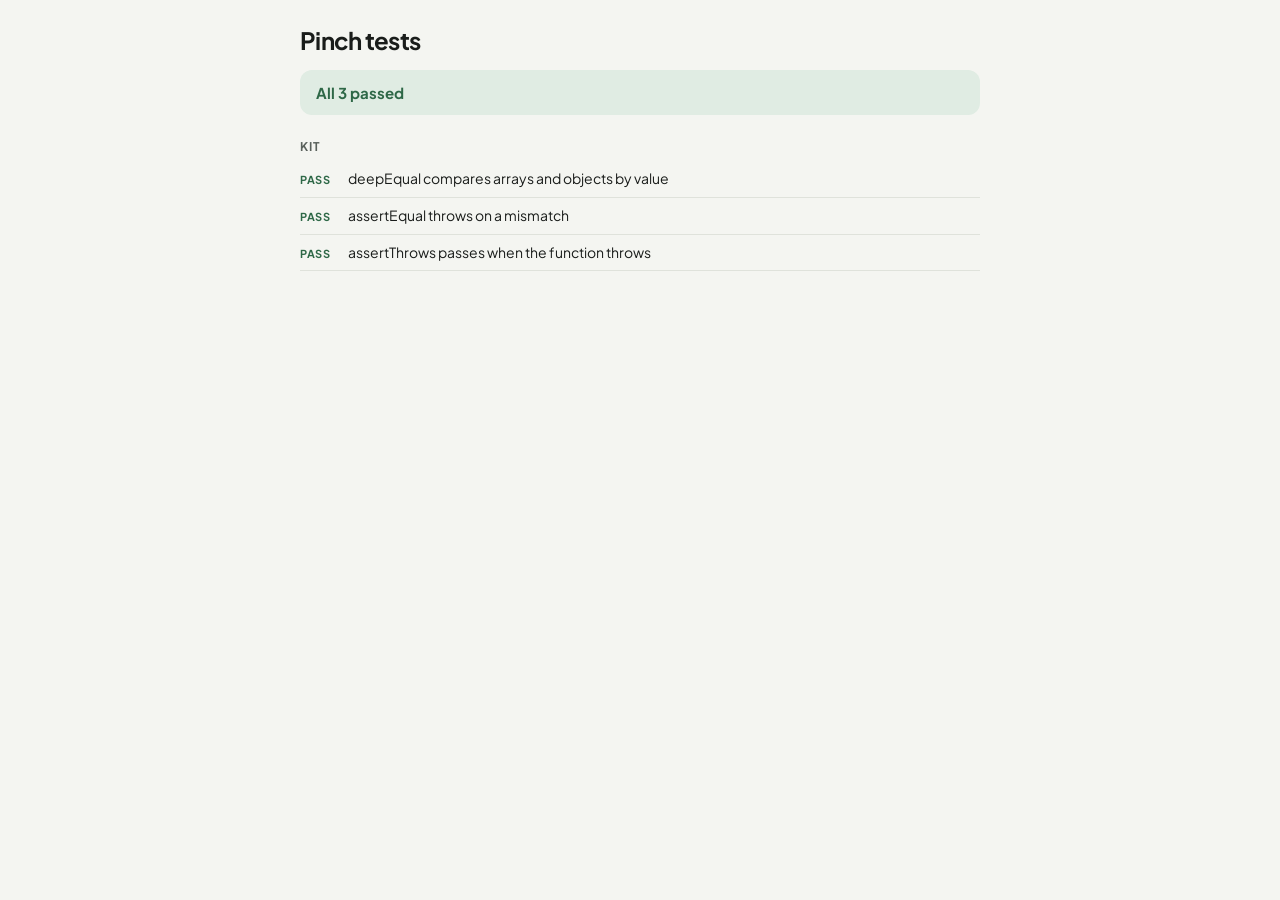
==== tests.html @ ec3fce8f "Add the browser test kit: tests.html, tests/kit.js and #summary counts Co-Authored-By: Claude Opus 5" ====
<!doctype html>
<html lang="en">
<head>
<meta charset="utf-8">
<meta name="viewport" content="width=device-width, initial-scale=1">
<title>Pinch tests</title>
<script src="js/theme-param.js"></script>
<link rel="stylesheet" href="css/tokens.css">
<link rel="stylesheet" href="css/base.css">
<style>
  body { padding: 24px 20px 48px; max-width: 720px; margin: 0 auto; height: auto; }
  h1 { margin: 0 0 12px; font-weight: var(--display-weight); letter-spacing: var(--display-tracking); font-size: var(--fs-sheet-title); }
  #summary { padding: 12px 16px; border-radius: var(--r-input); background: var(--sunk); font-weight: 700; }
  #summary.good { background: var(--soft); color: var(--accent); }
  #summary.bad { background: #F9E3E1; color: #8A1F17; }
  :root[data-theme="dark"] #summary.bad { background: #3A1C1A; color: #F2B8B2; }
  @media (prefers-color-scheme: dark) { :root:not([data-theme="light"]) #summary.bad { background: #3A1C1A; color: #F2B8B2; } }
  h2 { margin: 24px 0 6px; font-size: var(--fs-label); text-transform: uppercase; letter-spacing: .08em; color: var(--muted); }
  ul { list-style: none; margin: 0; padding: 0; }
  li { padding: 8px 0; border-bottom: 1px solid var(--line); font-size: 14px; }
  .mark { display: inline-block; width: 48px; font-size: 11px; font-weight: 700; letter-spacing: .06em; }
  .pass .mark { color: var(--accent); }
  .fail .mark { color: #C0392B; }
  .todo .mark { color: var(--muted); }
  pre { margin: 6px 0 0 48px; white-space: pre-wrap; font-size: 12px; color: var(--muted); }
</style>
</head>
<body>
<h1>Pinch tests</h1>
<div id="summary">Loading. If this stays, a test file failed to load: check the console.</div>
<div id="results"></div>

<script type="module">
  import { run } from './tests/kit.js';

  // Register test files here. Imports run before run() below, so every
  // test is registered by the time it starts.
  import './tests/kit.test.js';

  run();
</script>
</body>
</html>
---- css/tokens.css ----
/* Pinch — design tokens
   Palette: Sage · Typeface: Plus Jakarta Sans (self-hosted, see /fonts)
   Light is the default. Dark applies via the OS setting unless the user
   picks a theme in Settings (set data-theme="light" | "dark" on <html>). */

@font-face {
  font-family: 'Plus Jakarta Sans';
  src: url('../fonts/plus-jakarta-sans-latin-wght-normal.woff2') format('woff2');
  font-weight: 200 800;
  font-style: normal;
  font-display: swap;
}
@font-face {
  font-family: 'Plus Jakarta Sans';
  src: url('../fonts/plus-jakarta-sans-latin-wght-italic.woff2') format('woff2');
  font-weight: 200 800;
  font-style: italic;
  font-display: swap;
}

:root {
  /* Colour — light */
  --bg: #F4F5F1;            /* app background */
  --bg-rgb: 244 245 241;    /* used to build the page edge fades */
  --surface: #FFFFFF;       /* cards, sheets */
  --surface-rgb: 255 255 255; /* used to build the photo fade */
  --sunk: #EBEDE7;          /* segmented controls, scaler card, flag panels */
  --ink: #191C1A;           /* primary text */
  --muted: #5A615C;         /* secondary text, tagged ingredients */
  --line: #DFE2DB;          /* borders, dividers */
  --accent: #2E6847;        /* sage — primary buttons, active chips */
  --on-accent: #FFFFFF;
  --soft: #E0ECE3;          /* accent tint — active chip bg, step numbers */
  --photo-placeholder: #5E7565;
  --scrim: rgba(18, 22, 19, 0.40);

  /* Brand (icon + splash) */
  --brand-green: #2E6847;
  --brand-salt: #FFFFFF;
  --brand-pepper: #8AC6A2;

  /* Type */
  --font: 'Plus Jakarta Sans', system-ui, -apple-system, 'Segoe UI', sans-serif;
  --display-weight: 700;
  --display-tracking: -0.03em;
  --fs-wordmark: 30px;   /* app header */
  --fs-sheet-title: 24px;
  --fs-card-title: 16px;
  --fs-body: 15px;
  --fs-step: 14px;
  --fs-tag: 12.5px;      /* tagged ingredients under method steps — italic */
  --fs-meta: 12px;
  --fs-label: 12px;

  /* Shape */
  --r-card: 18px;
  --r-sheet: 28px;
  --r-control: 14px;     /* segmented container */
  --r-control-inner: 10px;
  --r-input: 12px;
  --r-pill: 999px;
  --tap: 44px;           /* minimum touch target */

  /* Elevation */
  --shadow-sheet: 0 24px 64px rgba(0, 0, 0, 0.30);
  --shadow-fab: 0 10px 24px rgba(0, 0, 0, 0.22);
  --shadow-seg: 0 1px 2px rgba(0, 0, 0, 0.10);

  /* Photo fades — eased, so the fade starts low and finishes just behind the text */
  --fade-card: linear-gradient(to bottom,
      rgb(var(--surface-rgb) / 0) 14%,
      rgb(var(--surface-rgb) / 0.14) 24%,
      rgb(var(--surface-rgb) / 0.42) 34%,
      rgb(var(--surface-rgb) / 0.78) 44%,
      var(--surface) 52%);
  --fade-sheet: linear-gradient(to bottom,
      rgb(var(--surface-rgb) / 0) 20%,
      rgb(var(--surface-rgb) / 0.14) 32%,
      rgb(var(--surface-rgb) / 0.42) 44%,
      rgb(var(--surface-rgb) / 0.78) 54%,
      var(--surface) 62%);

  color-scheme: light;
}

@media (prefers-color-scheme: dark) {
  :root:not([data-theme="light"]) {
    --bg: #101311;
    --bg-rgb: 16 19 17;
    --surface: #191D1A;
    --surface-rgb: 25 29 26;
    --sunk: #222723;
    --ink: #ECEEEA;
    --muted: #A1A9A3;
    --line: #2C322E;
    --accent: #8AC6A2;
    --on-accent: #0C1A11;
    --soft: #1D2F25;
    --photo-placeholder: #3A4B3F;
    --scrim: rgba(0, 0, 0, 0.62);
    --brand-green: #101311;
    --brand-salt: #ECEEEA;
    color-scheme: dark;
  }
}
:root[data-theme="dark"] {
  --bg: #101311;
  --bg-rgb: 16 19 17;
  --surface: #191D1A;
  --surface-rgb: 25 29 26;
  --sunk: #222723;
  --ink: #ECEEEA;
  --muted: #A1A9A3;
  --line: #2C322E;
  --accent: #8AC6A2;
  --on-accent: #0C1A11;
  --soft: #1D2F25;
  --photo-placeholder: #3A4B3F;
  --scrim: rgba(0, 0, 0, 0.62);
  --brand-green: #101311;
  --brand-salt: #ECEEEA;
  color-scheme: dark;
}
---- css/base.css ----
/* Pinch — base styles. Every value comes from tokens.css; nothing here is
   specific to one screen. Screen styles live in their own files (home.css). */

*, *::before, *::after { box-sizing: border-box; }

html, body { height: 100%; }

body {
  margin: 0;
  background: var(--bg);
  color: var(--ink);
  font-family: var(--font);
  font-size: var(--fs-body);
  line-height: 1.4;
  -webkit-font-smoothing: antialiased;
  -webkit-tap-highlight-color: transparent;
}

button, input, select, textarea { font: inherit; color: inherit; }
button { cursor: pointer; }
img { display: block; max-width: 100%; }

:focus-visible { outline: 2px solid var(--accent); outline-offset: 2px; }

/* Icons from the sprite: <svg class="i"><use href="icons/sprite.svg#i-x"/></svg> */
svg.i {
  width: 20px;
  height: 20px;
  fill: none;
  stroke: currentColor;
  stroke-width: 1.8;
  stroke-linecap: round;
  stroke-linejoin: round;
  flex-shrink: 0;
}

/* Round icon button, always at least the 44px touch target. Needs an aria-label. */
.icon-btn {
  width: var(--tap);
  height: var(--tap);
  padding: 0;
  border: none;
  border-radius: 50%;
  background: transparent;
  color: var(--ink);
  display: grid;
  place-items: center;
}

/* Hidden on screen, still read by screen readers. */
.visually-hidden {
  position: absolute;
  width: 1px;
  height: 1px;
  margin: -1px;
  padding: 0;
  overflow: hidden;
  clip: rect(0 0 0 0);
  white-space: nowrap;
  border: 0;
}
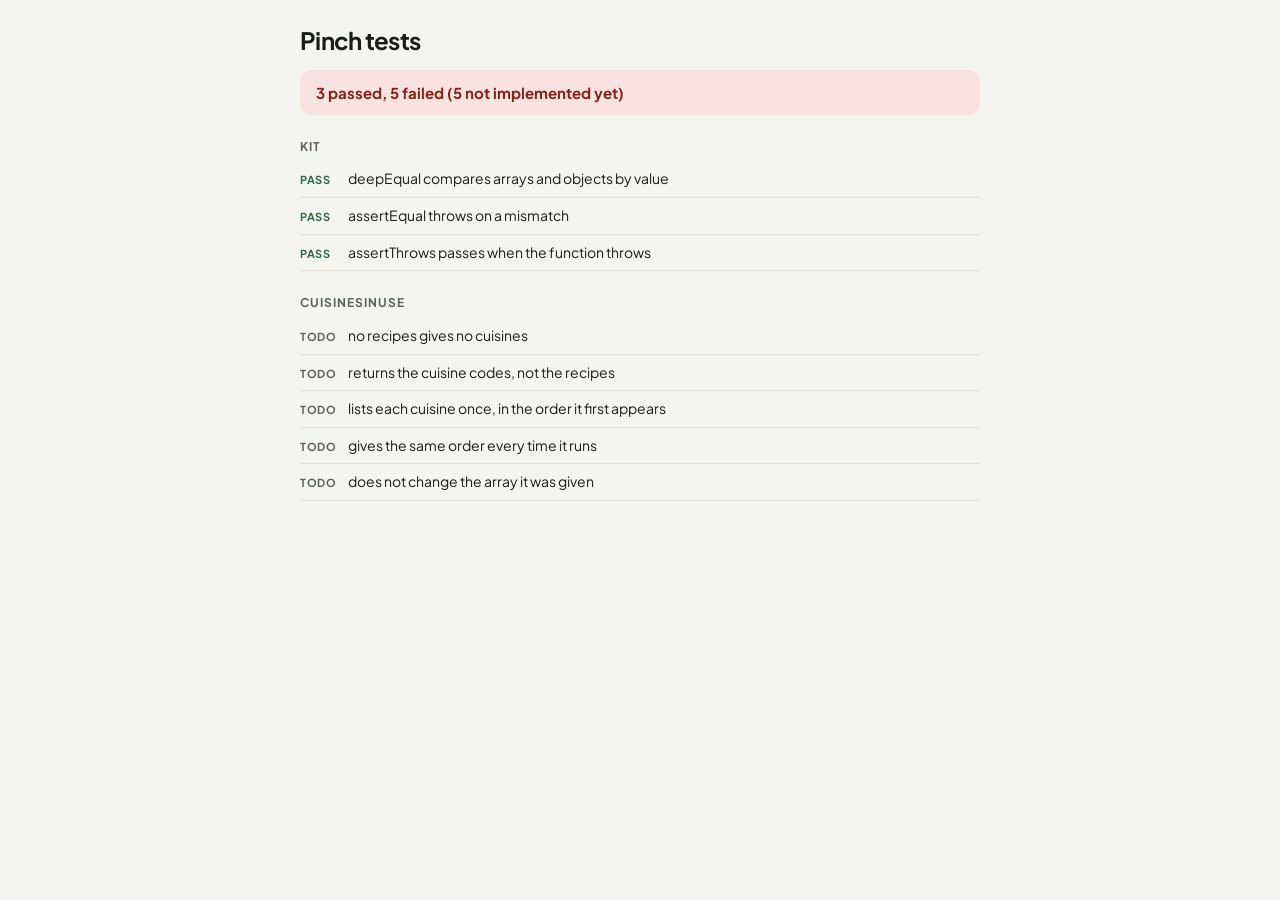
==== commit ce74e4a5: "Add failing tests and a stub for cuisinesInUse (Lesson 1, Task 4) Co-Authored-By: Claude Opus 5.5 <n" ====
--- a/tests.html
+++ b/tests.html
@@ -36,6 +36,7 @@
   // Register test files here. Imports run before run() below, so every
   // test is registered by the time it starts.
   import './tests/kit.test.js';
+  import './tests/recipes.test.js';
 
   run();
 </script>
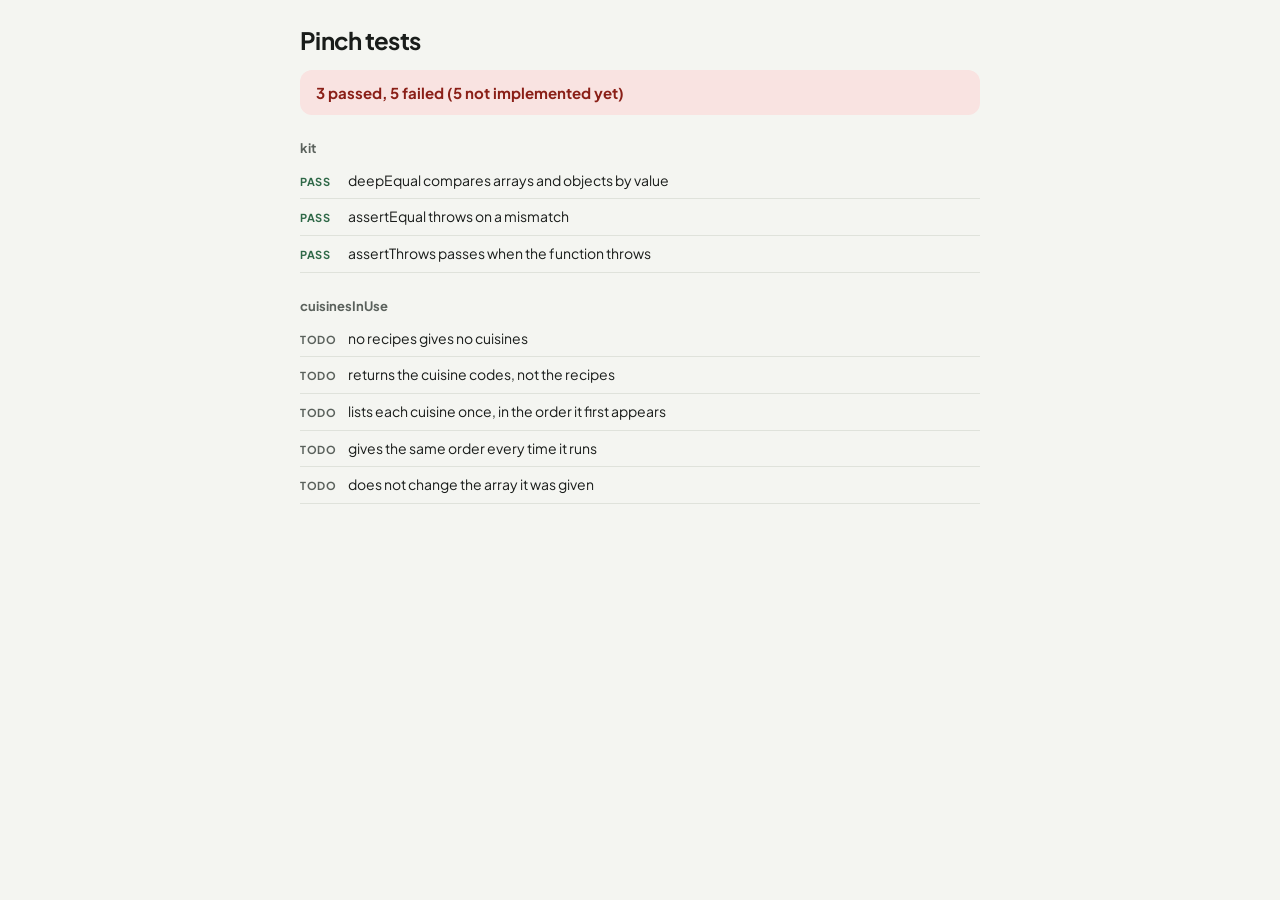
==== commit d0c892b3: "Drop the unused font preload; plain group headings on the test page Co-Authored-By: Claude Opus 5.5 " ====
--- a/tests.html
+++ b/tests.html
@@ -15,7 +15,7 @@
   #summary.bad { background: #F9E3E1; color: #8A1F17; }
   :root[data-theme="dark"] #summary.bad { background: #3A1C1A; color: #F2B8B2; }
   @media (prefers-color-scheme: dark) { :root:not([data-theme="light"]) #summary.bad { background: #3A1C1A; color: #F2B8B2; } }
-  h2 { margin: 24px 0 6px; font-size: var(--fs-label); text-transform: uppercase; letter-spacing: .08em; color: var(--muted); }
+  h2 { margin: 24px 0 6px; font-size: 13px; font-weight: 700; color: var(--muted); }
   ul { list-style: none; margin: 0; padding: 0; }
   li { padding: 8px 0; border-bottom: 1px solid var(--line); font-size: 14px; }
   .mark { display: inline-block; width: 48px; font-size: 11px; font-weight: 700; letter-spacing: .06em; }
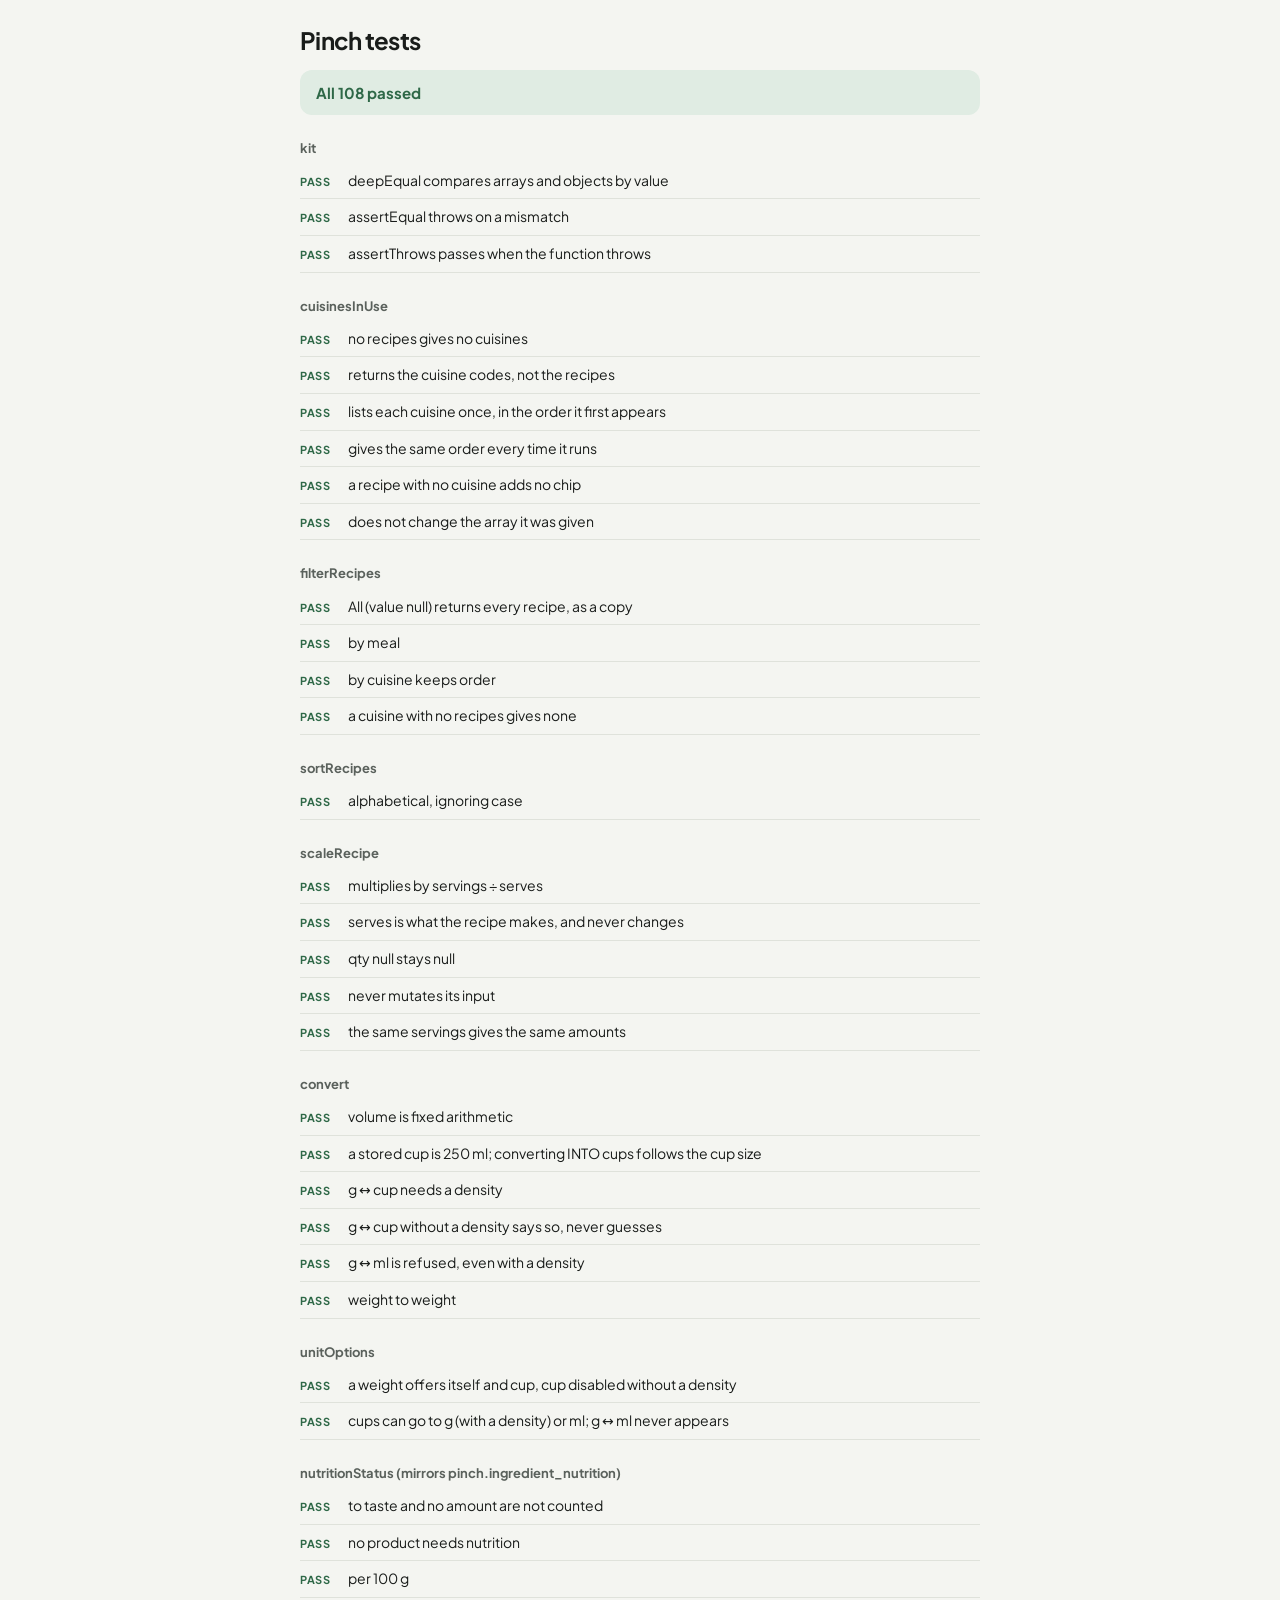
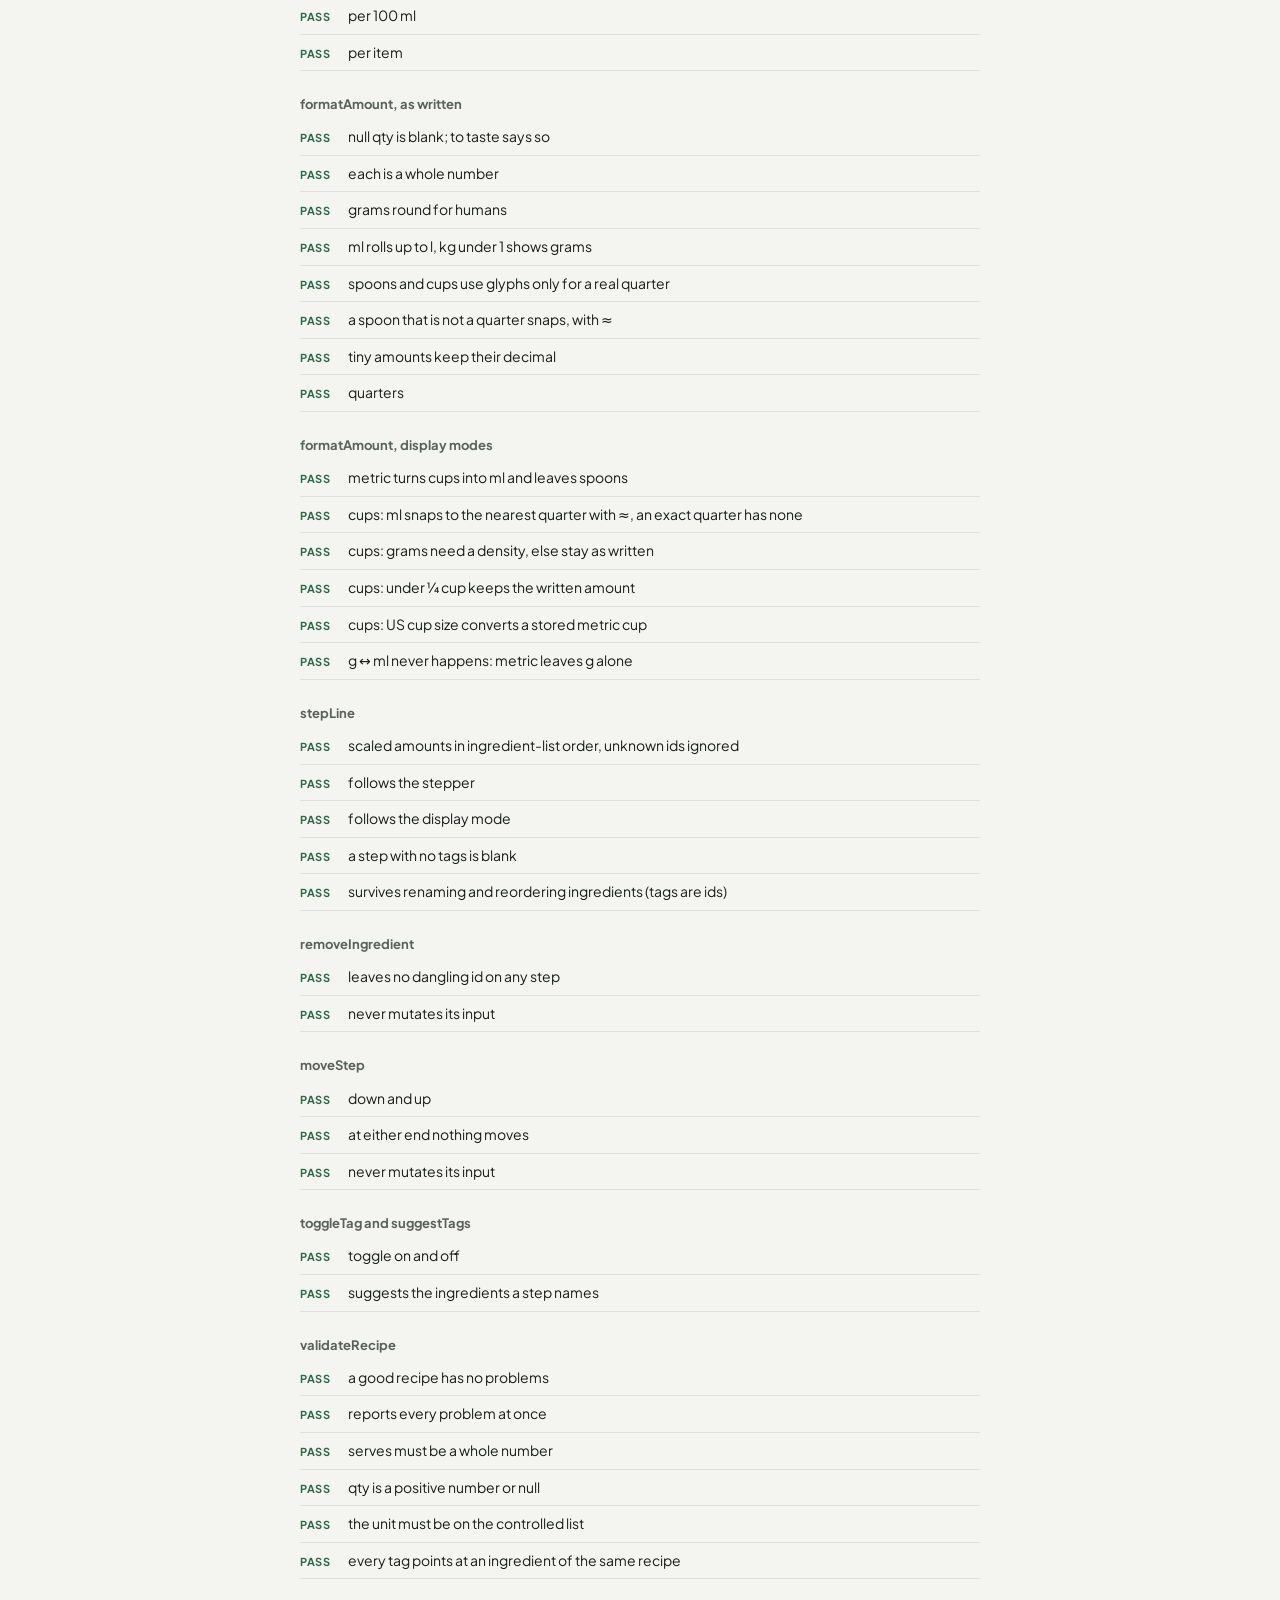
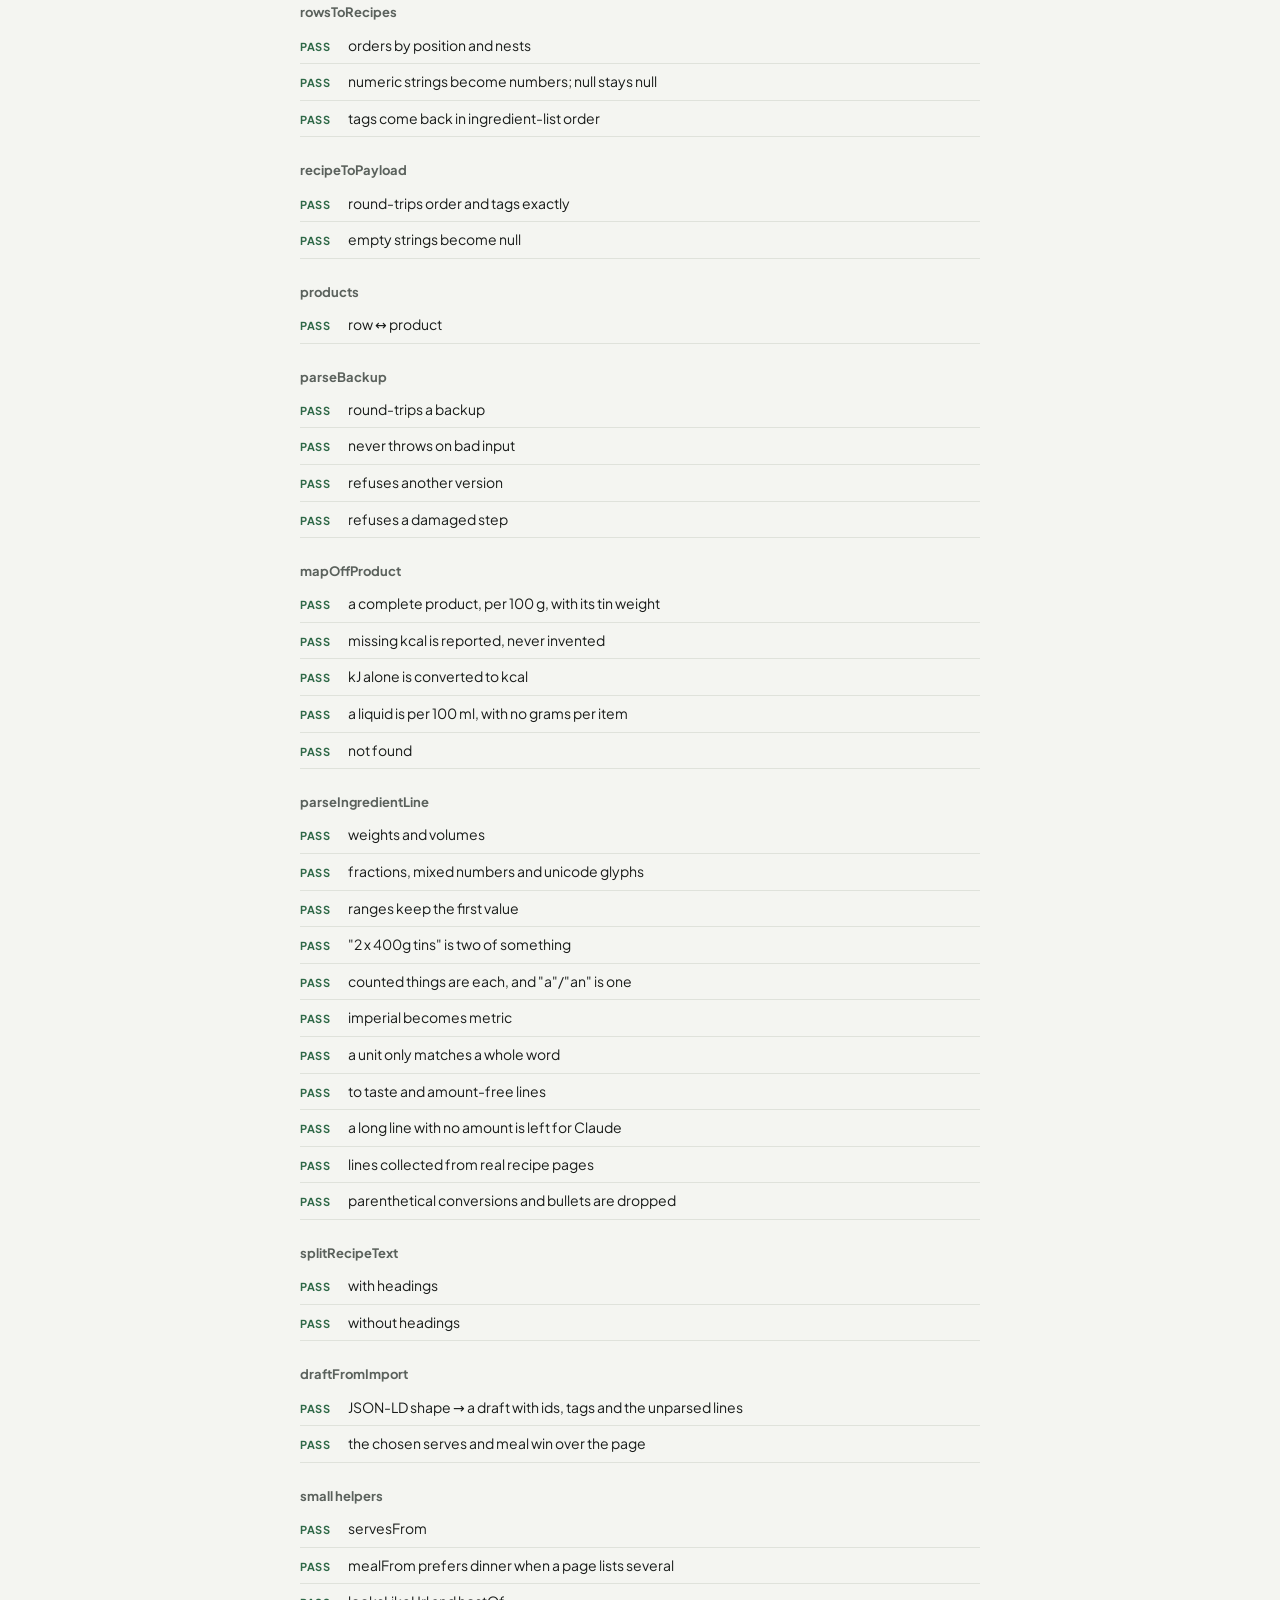
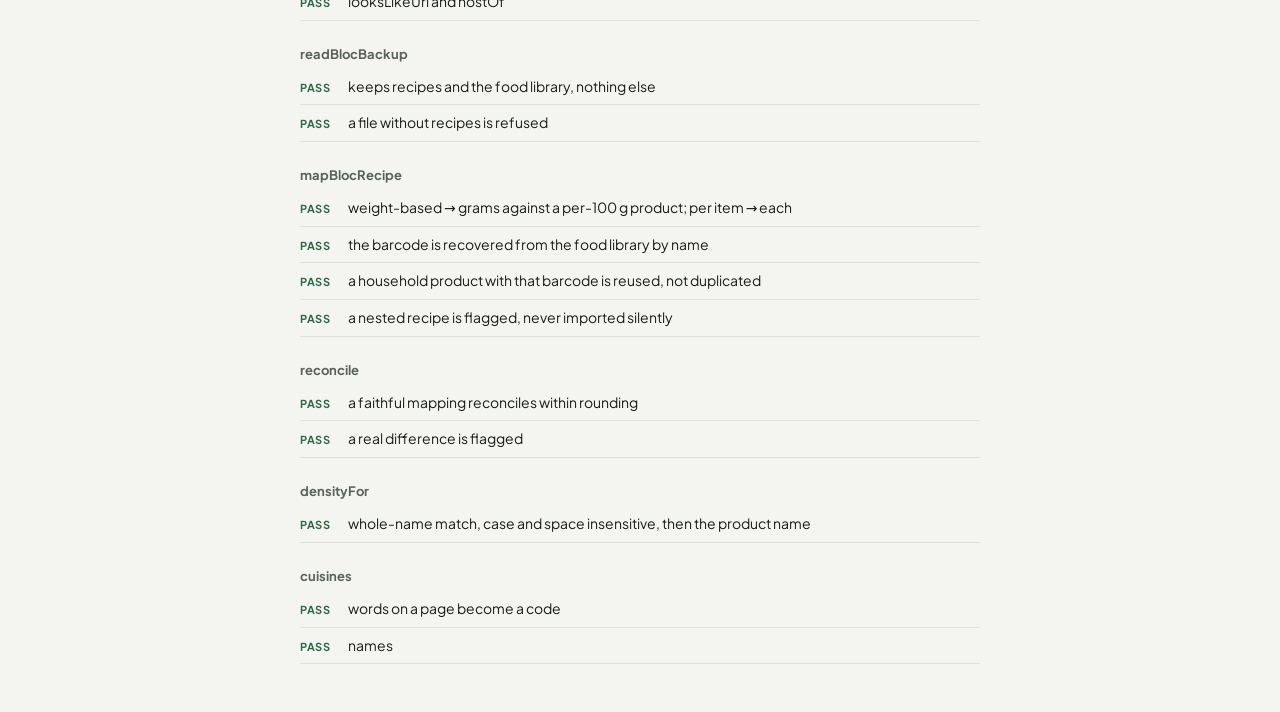
==== commit 6bdb8ea4: "Build Pinch: every screen, Supabase storage, scanner, import, BLOC import Home, the recipe sheet wit" ====
--- a/tests.html
+++ b/tests.html
@@ -37,6 +37,17 @@
   // test is registered by the time it starts.
   import './tests/kit.test.js';
   import './tests/recipes.test.js';
+  import './tests/scale.test.js';
+  import './tests/units.test.js';
+  import './tests/format.test.js';
+  import './tests/method.test.js';
+  import './tests/validate.test.js';
+  import './tests/rows.test.js';
+  import './tests/backup.test.js';
+  import './tests/off.test.js';
+  import './tests/parse.test.js';
+  import './tests/bloc-import.test.js';
+  import './tests/densities.test.js';
 
   run();
 </script>
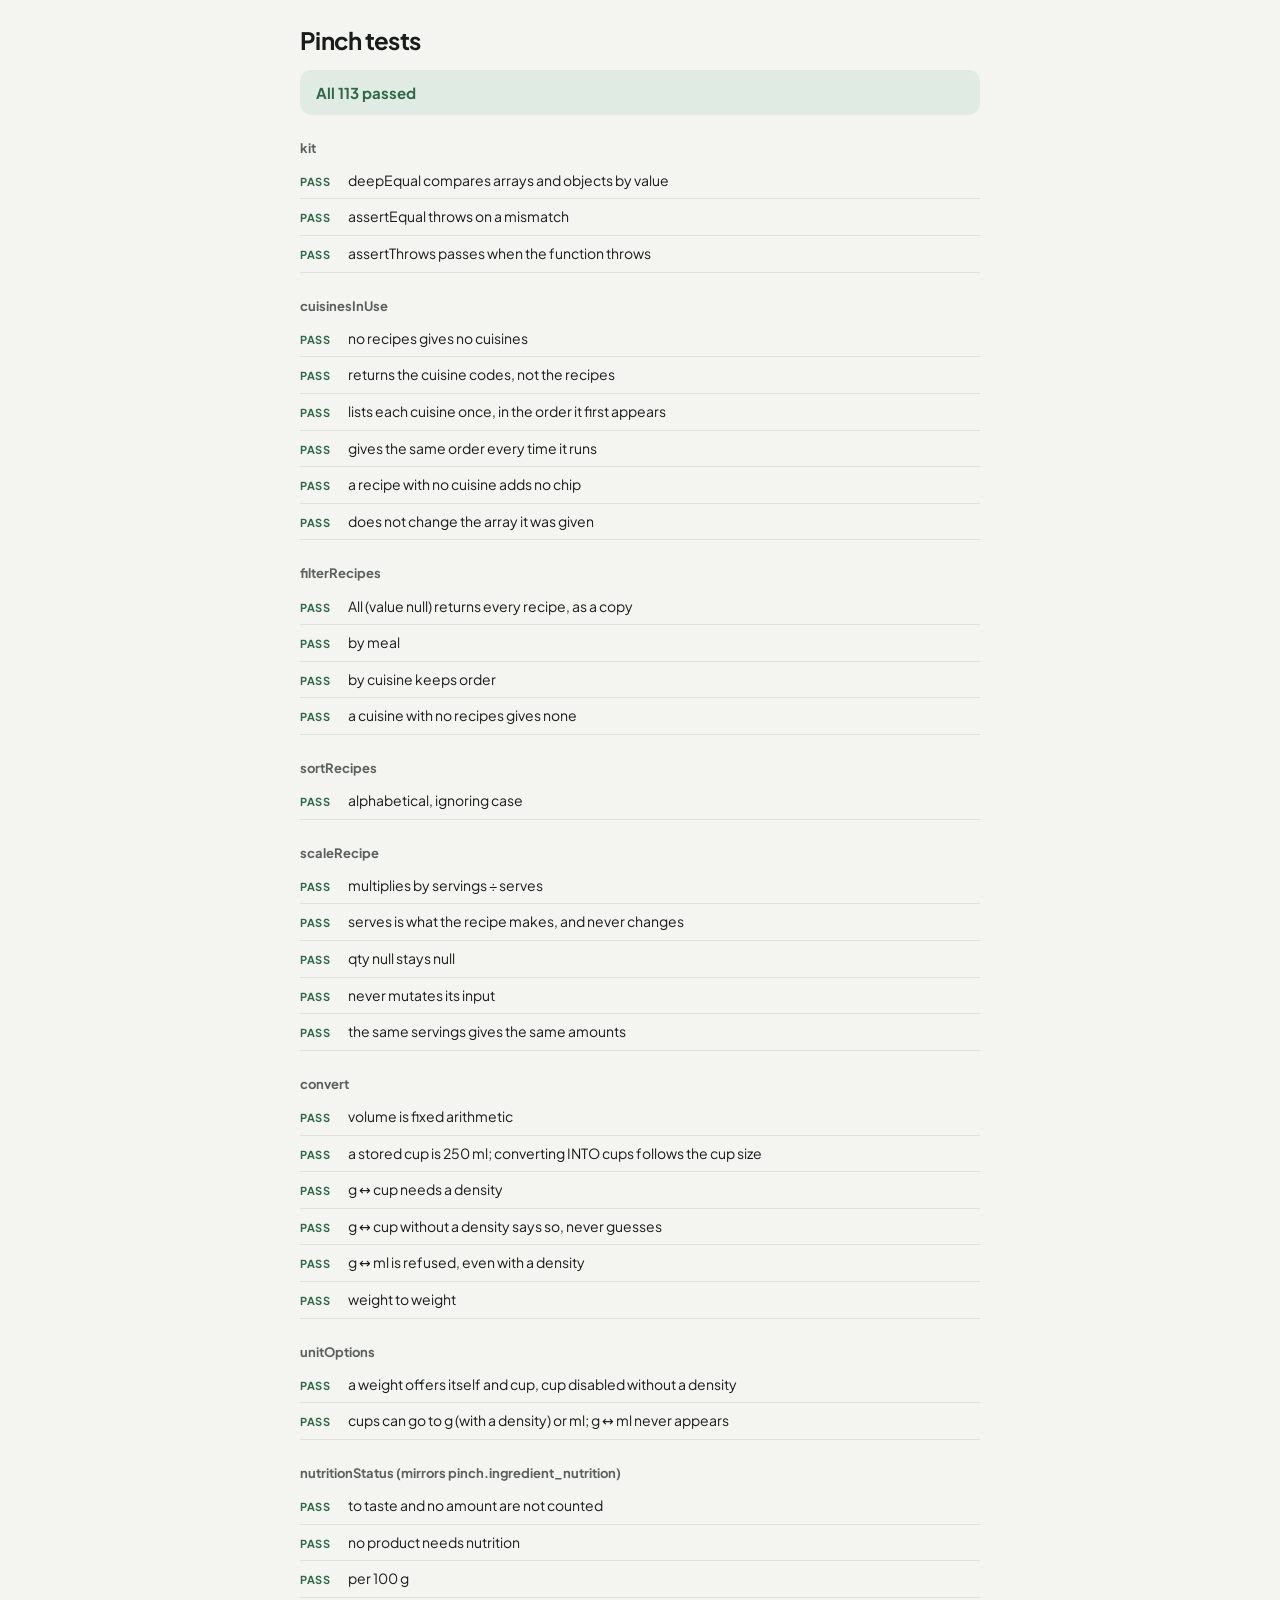
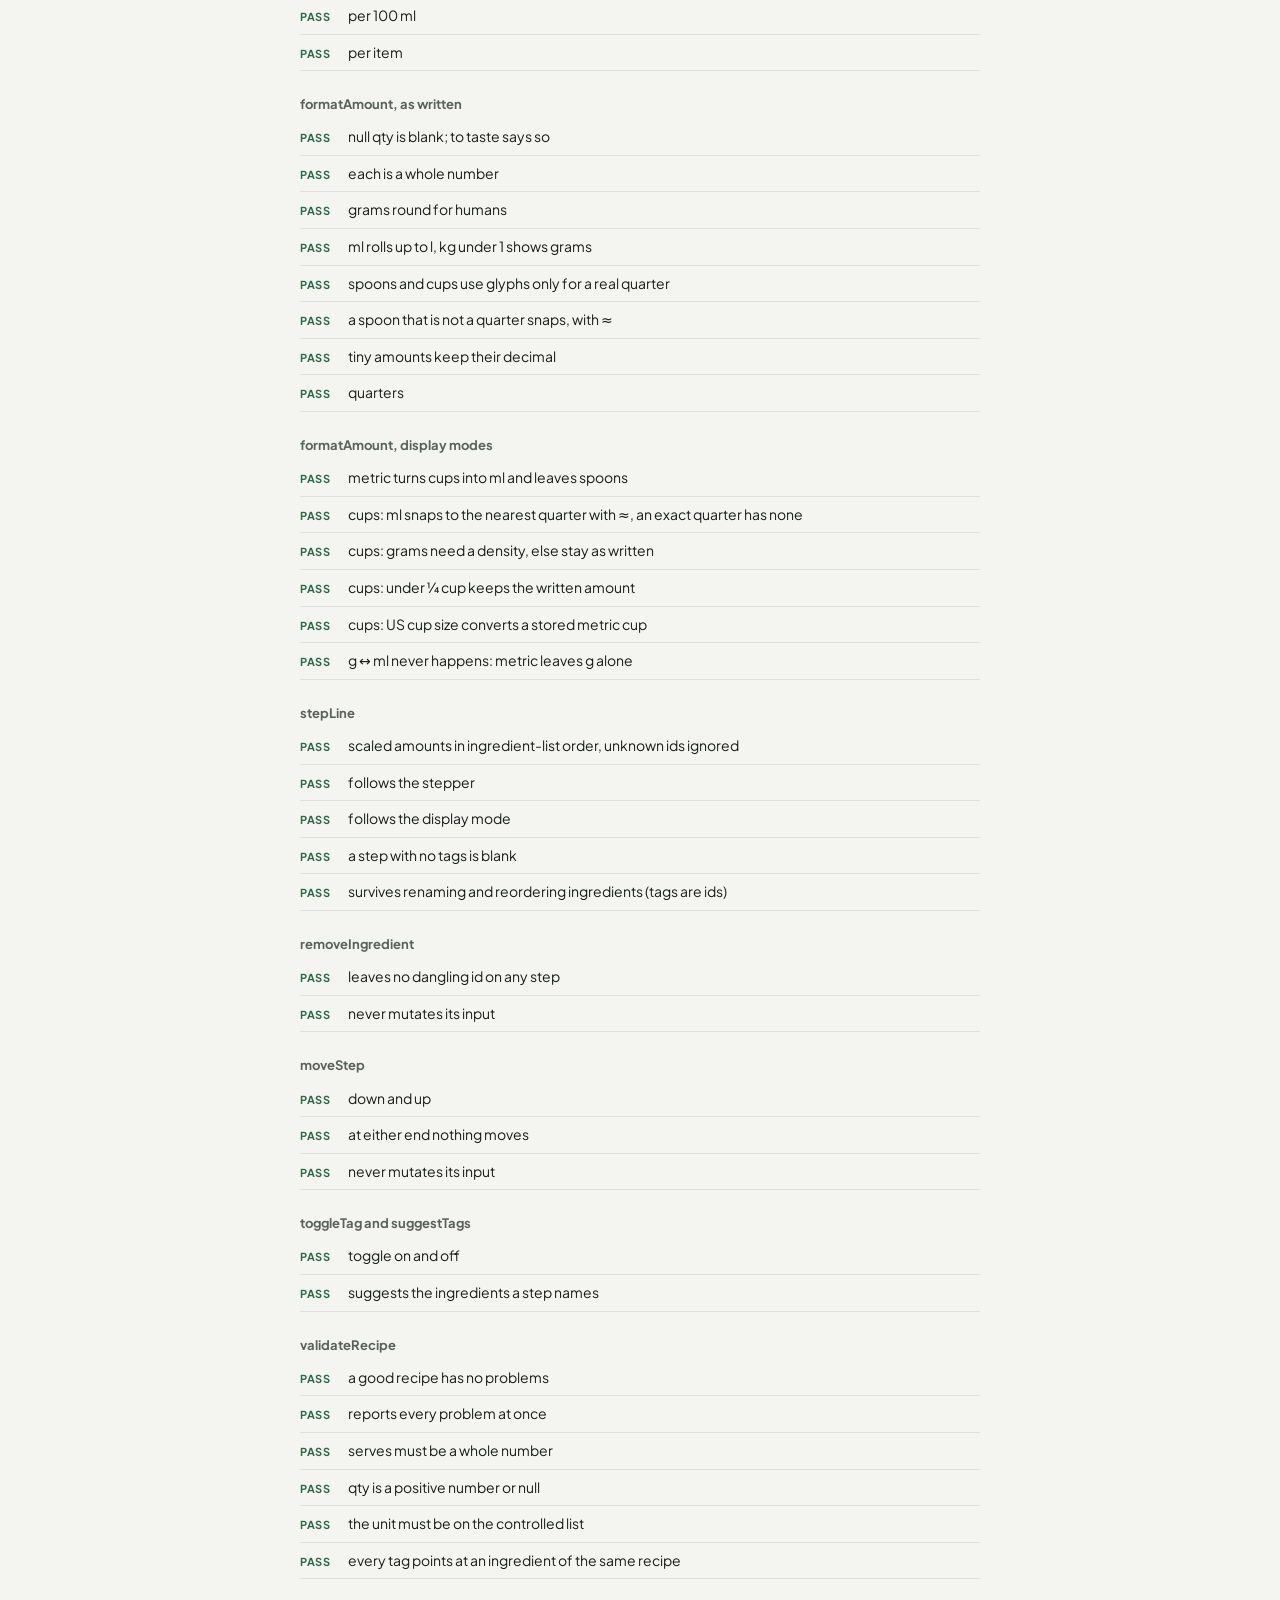
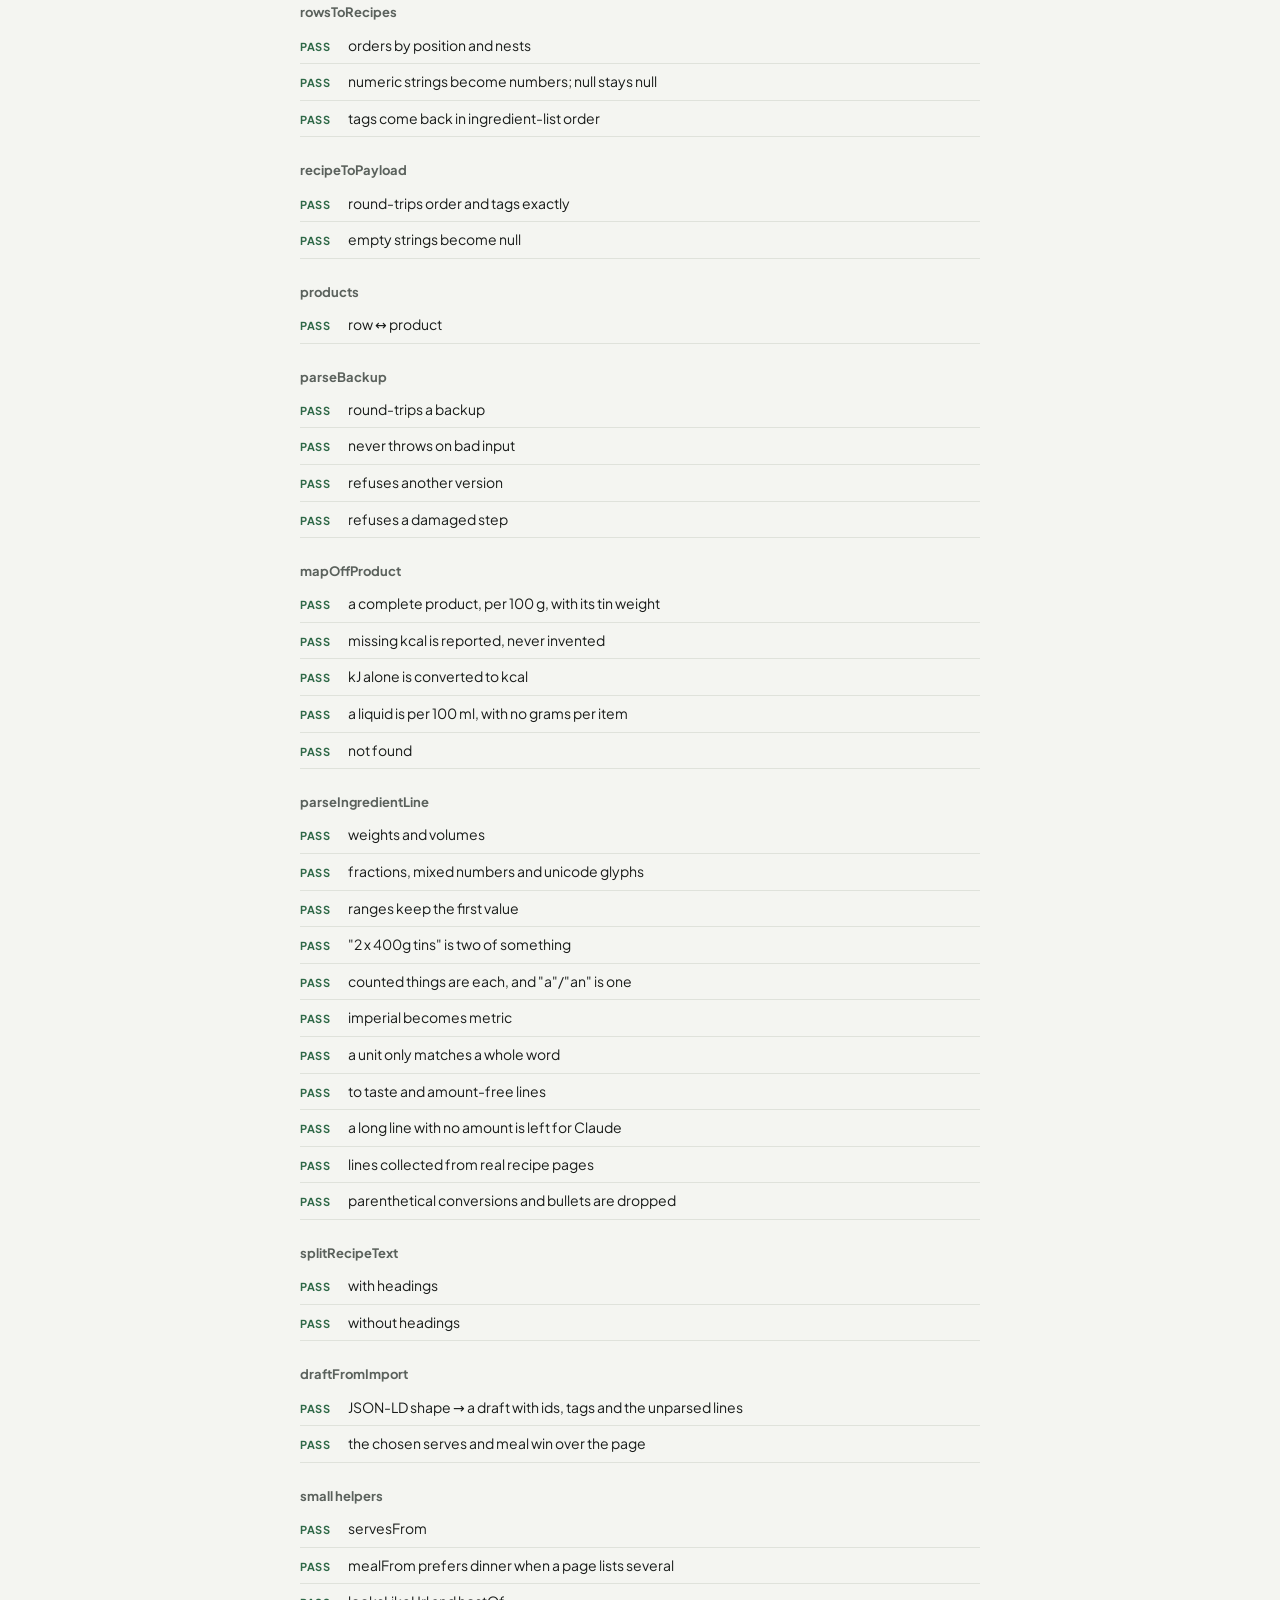
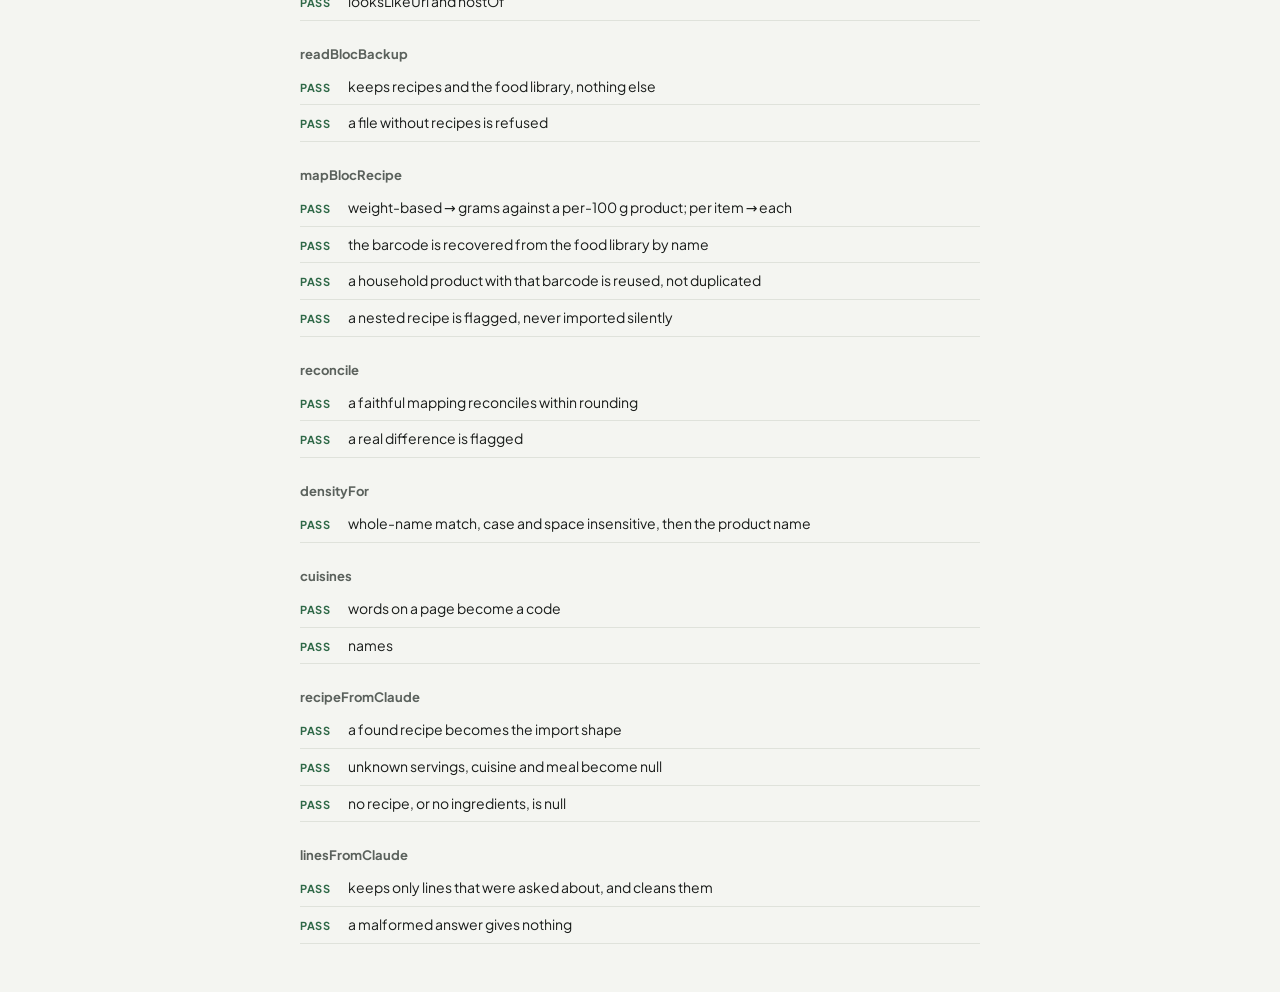
==== commit 30022046: "Claude keys stay on the phone, as in BLOC The app now calls Claude directly from the browser with th" ====
--- a/tests.html
+++ b/tests.html
@@ -48,6 +48,7 @@
   import './tests/parse.test.js';
   import './tests/bloc-import.test.js';
   import './tests/densities.test.js';
+  import './tests/claude-shape.test.js';
 
   run();
 </script>
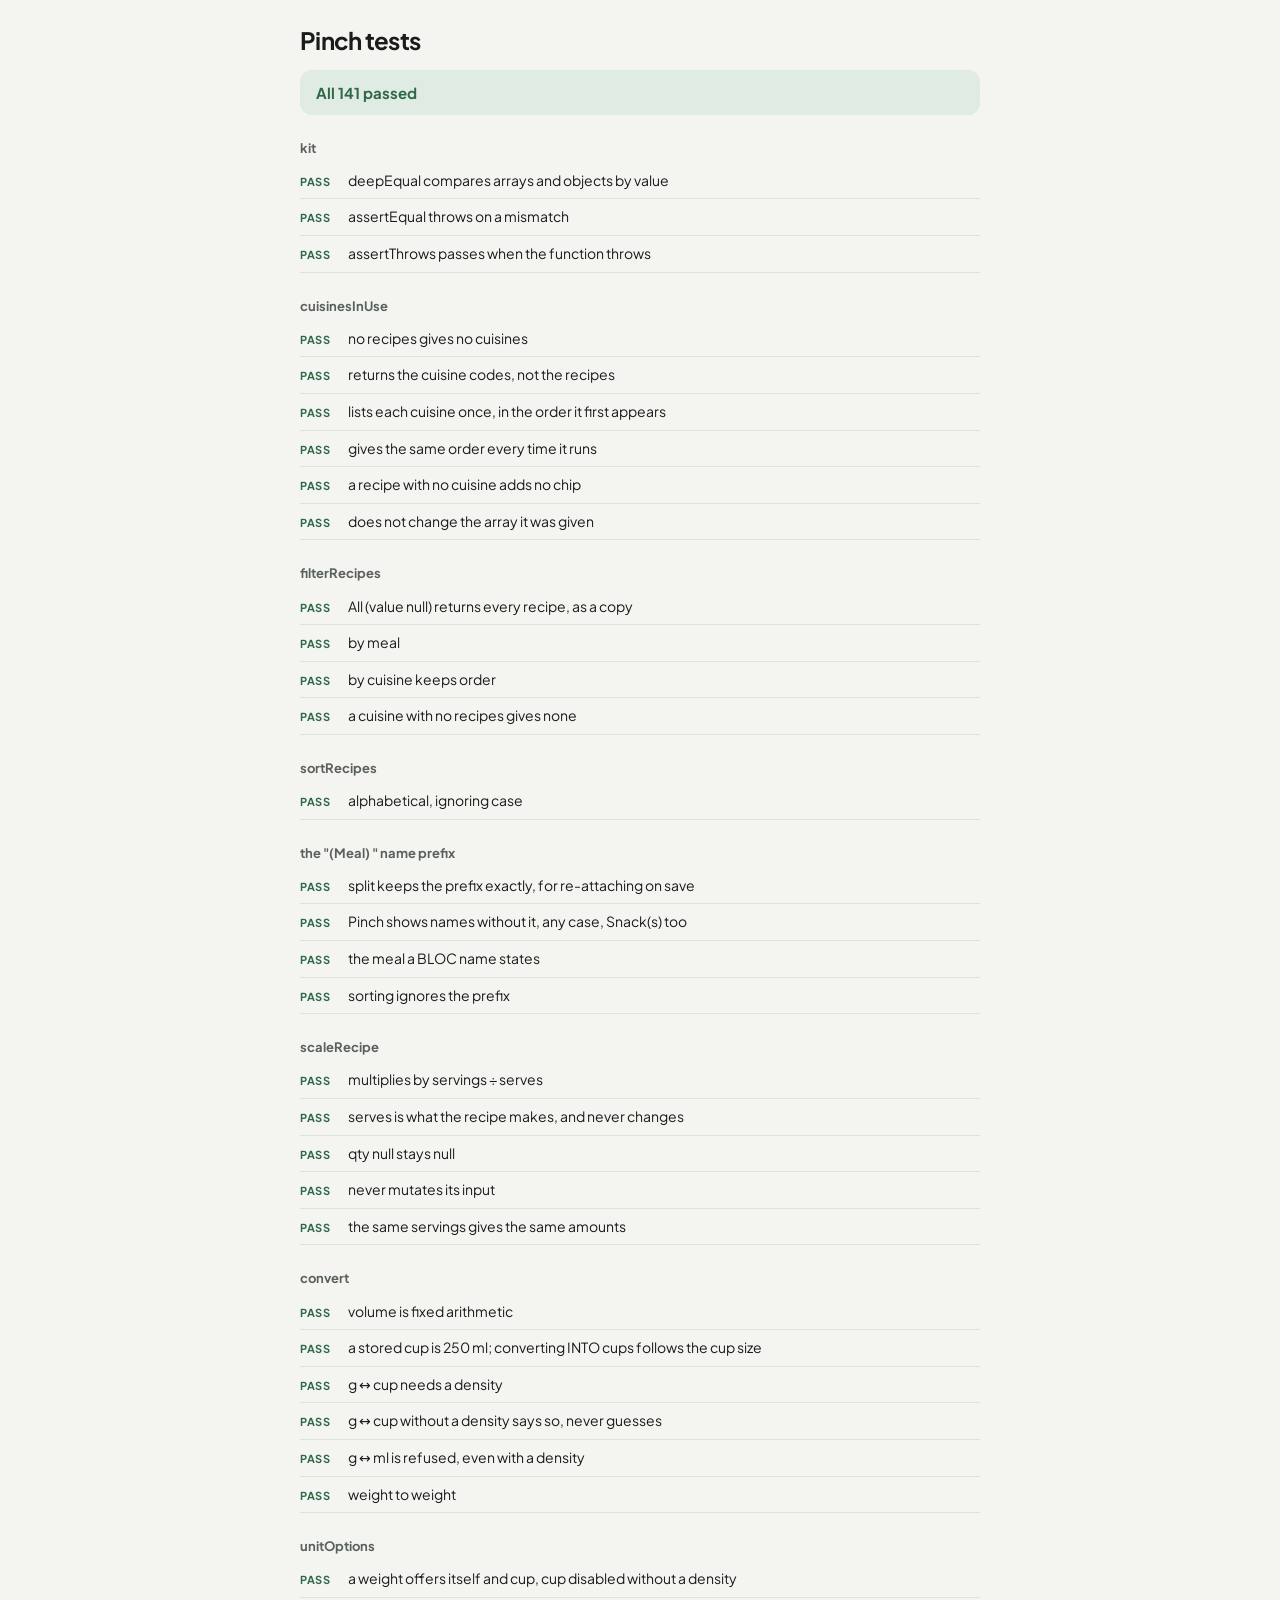
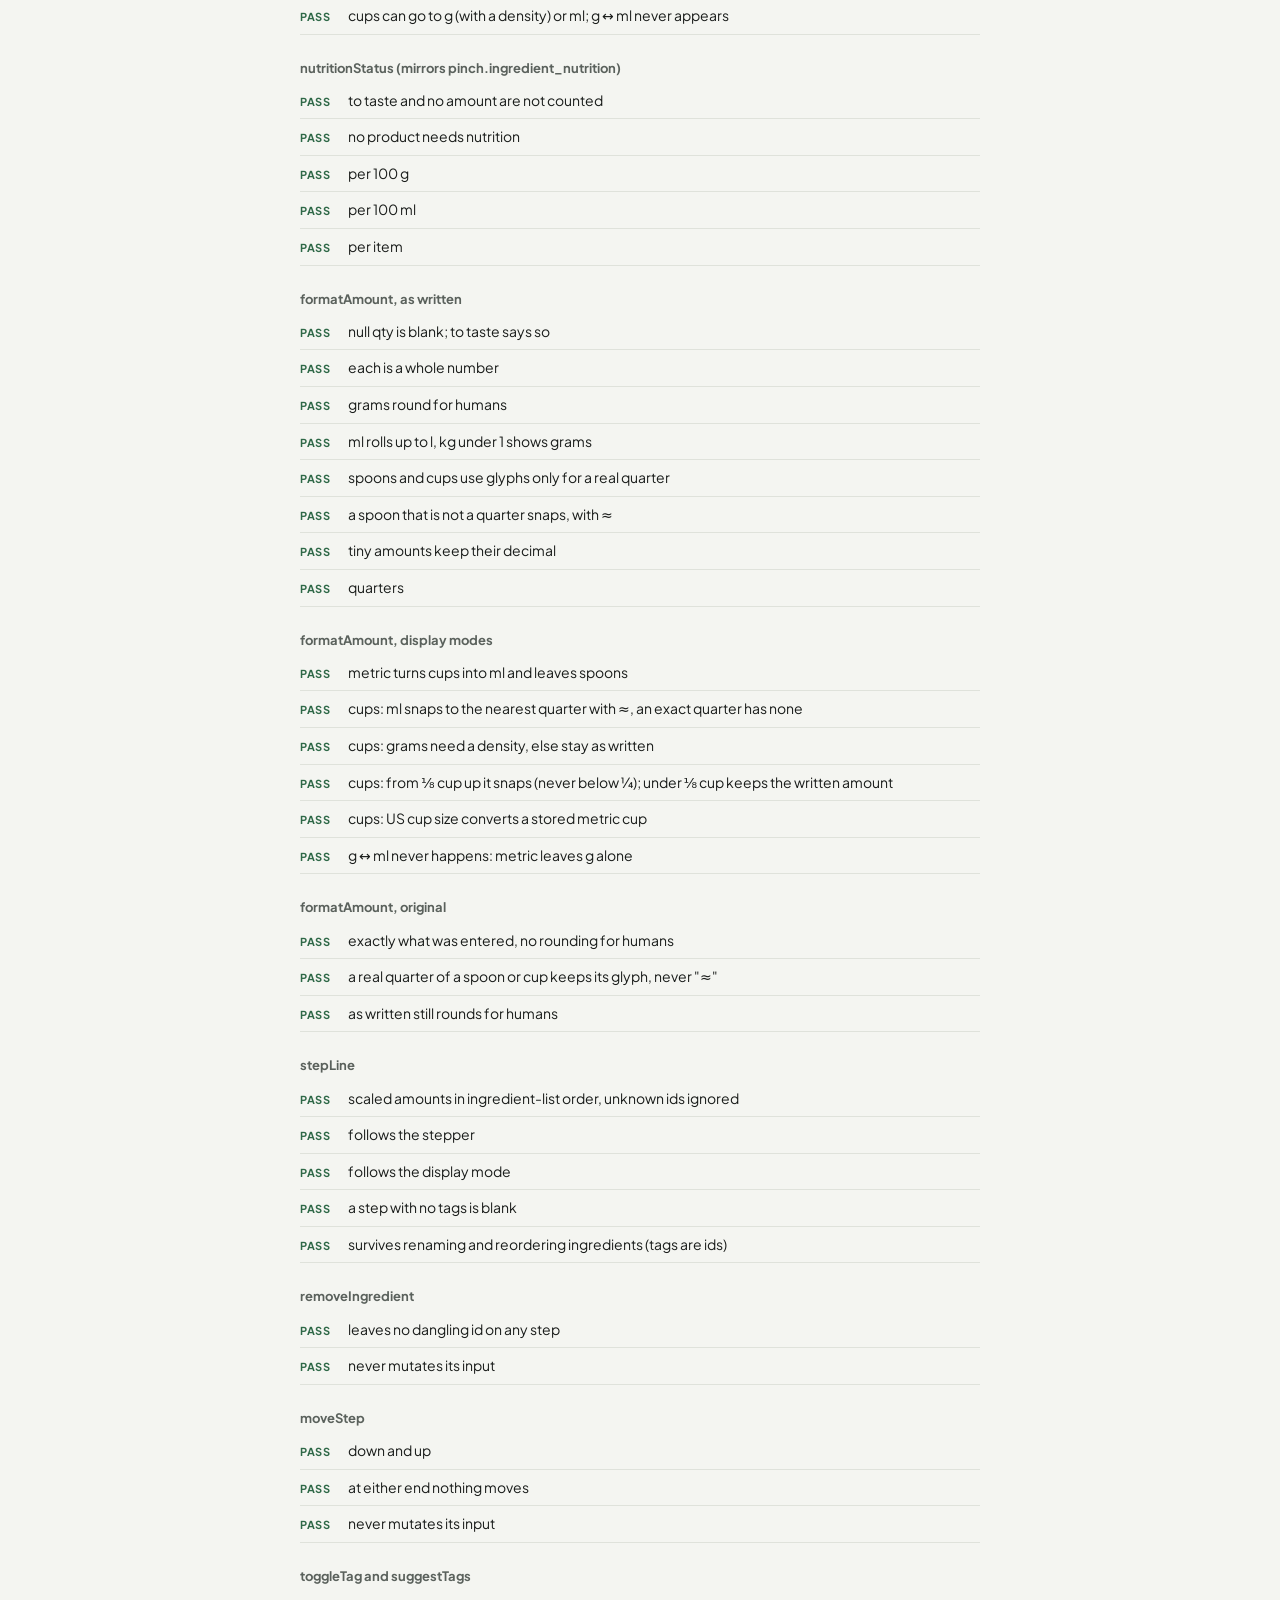
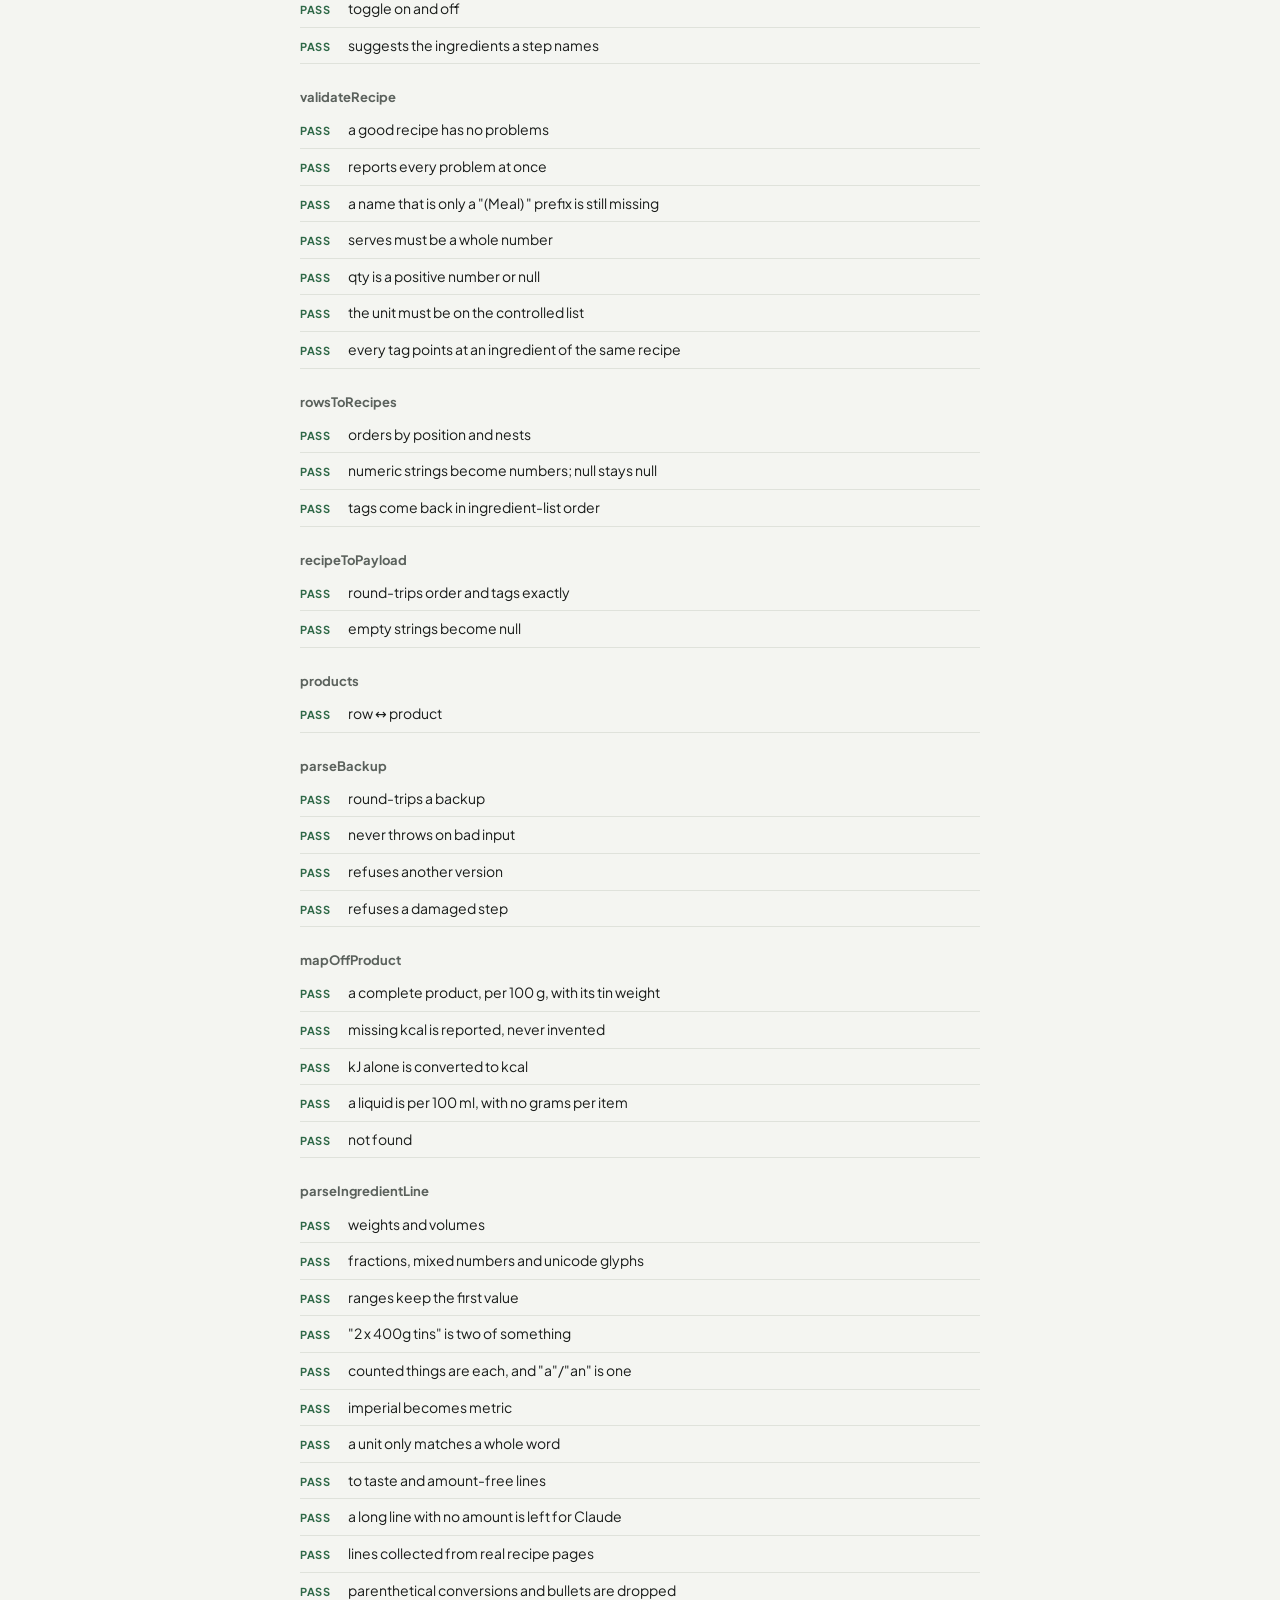
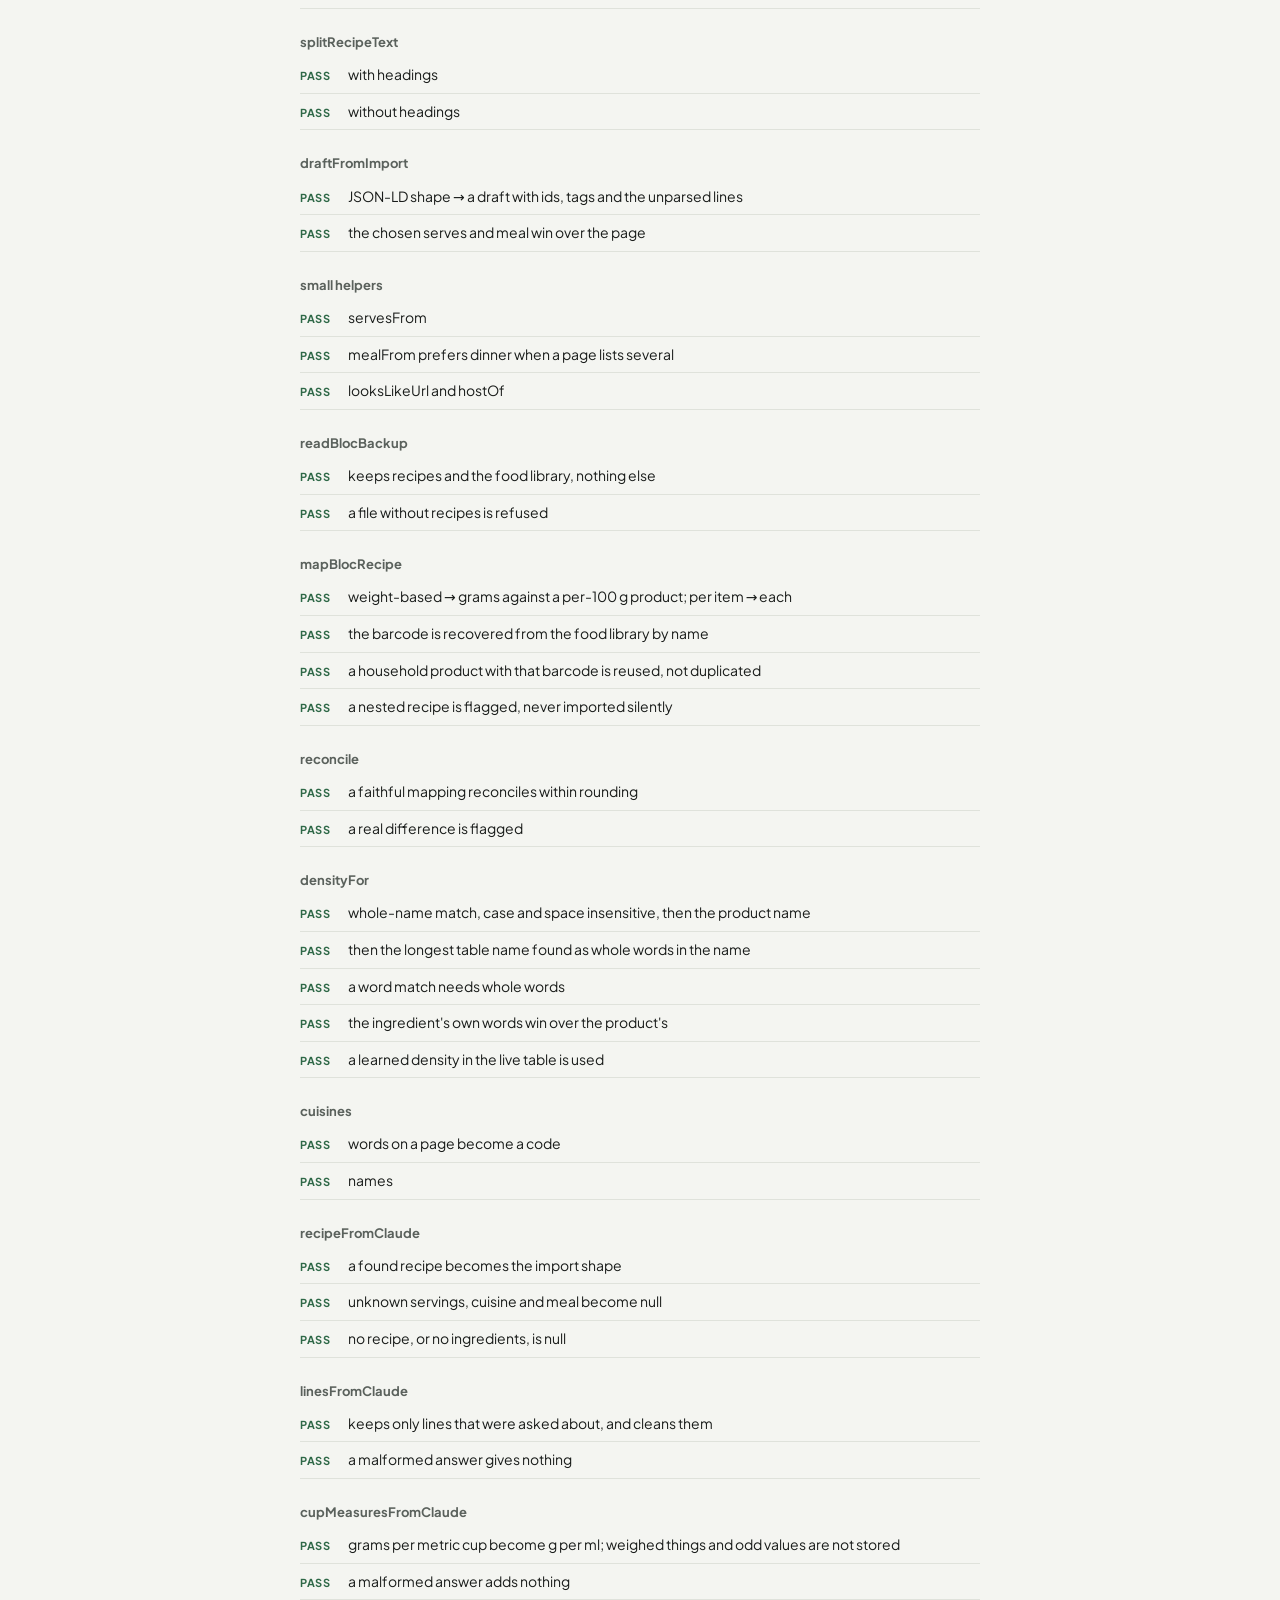
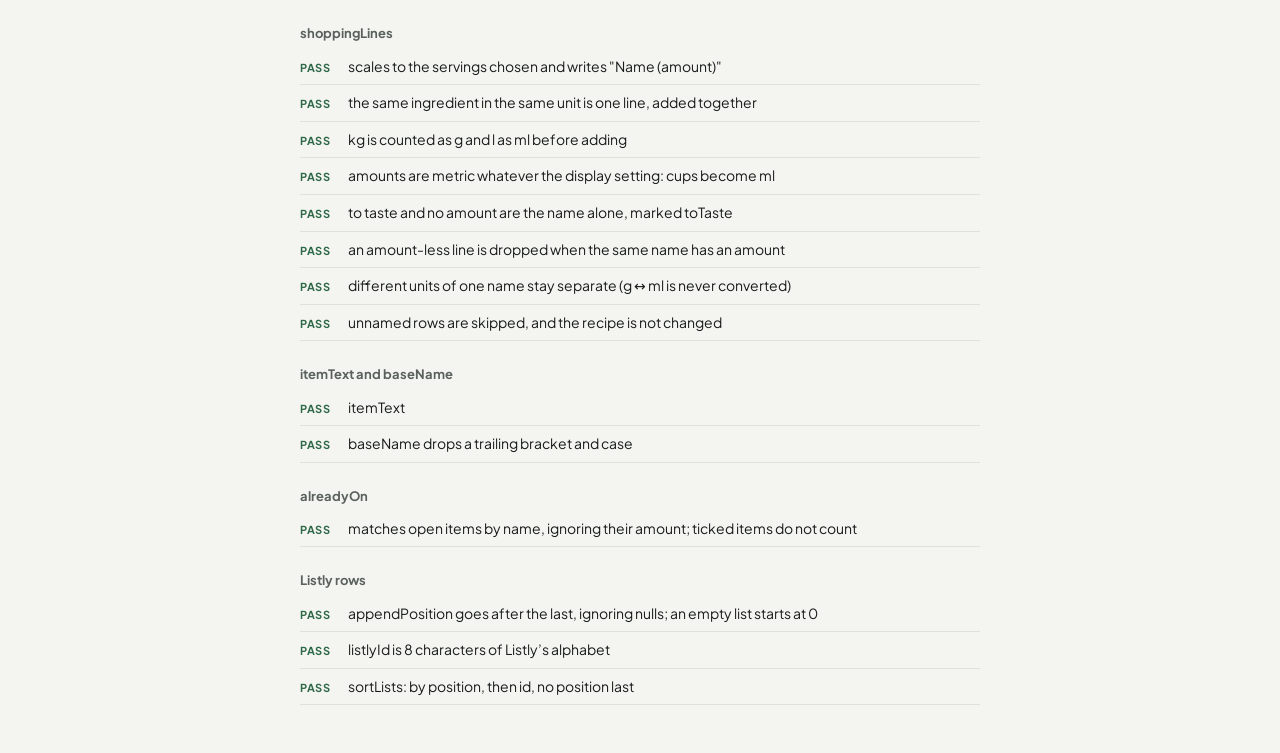
==== commit 6ea0b116: "Send to Listly, tablet layout, Nutrition and barcodes switch, no double-tap zoom - Long-press a card" ====
--- a/tests.html
+++ b/tests.html
@@ -49,6 +49,7 @@
   import './tests/bloc-import.test.js';
   import './tests/densities.test.js';
   import './tests/claude-shape.test.js';
+  import './tests/shopping.test.js';
 
   run();
 </script>
--- a/css/base.css
+++ b/css/base.css
@@ -4,6 +4,10 @@
 *, *::before, *::after { box-sizing: border-box; }
 
 html, body { height: 100%; }
+
+/* No double-tap zoom: a quick second tap on a stepper or a chip is a second
+   press, not a zoom. Pinch-to-zoom still works. */
+html { touch-action: manipulation; -webkit-text-size-adjust: 100%; }
 
 body {
   margin: 0;
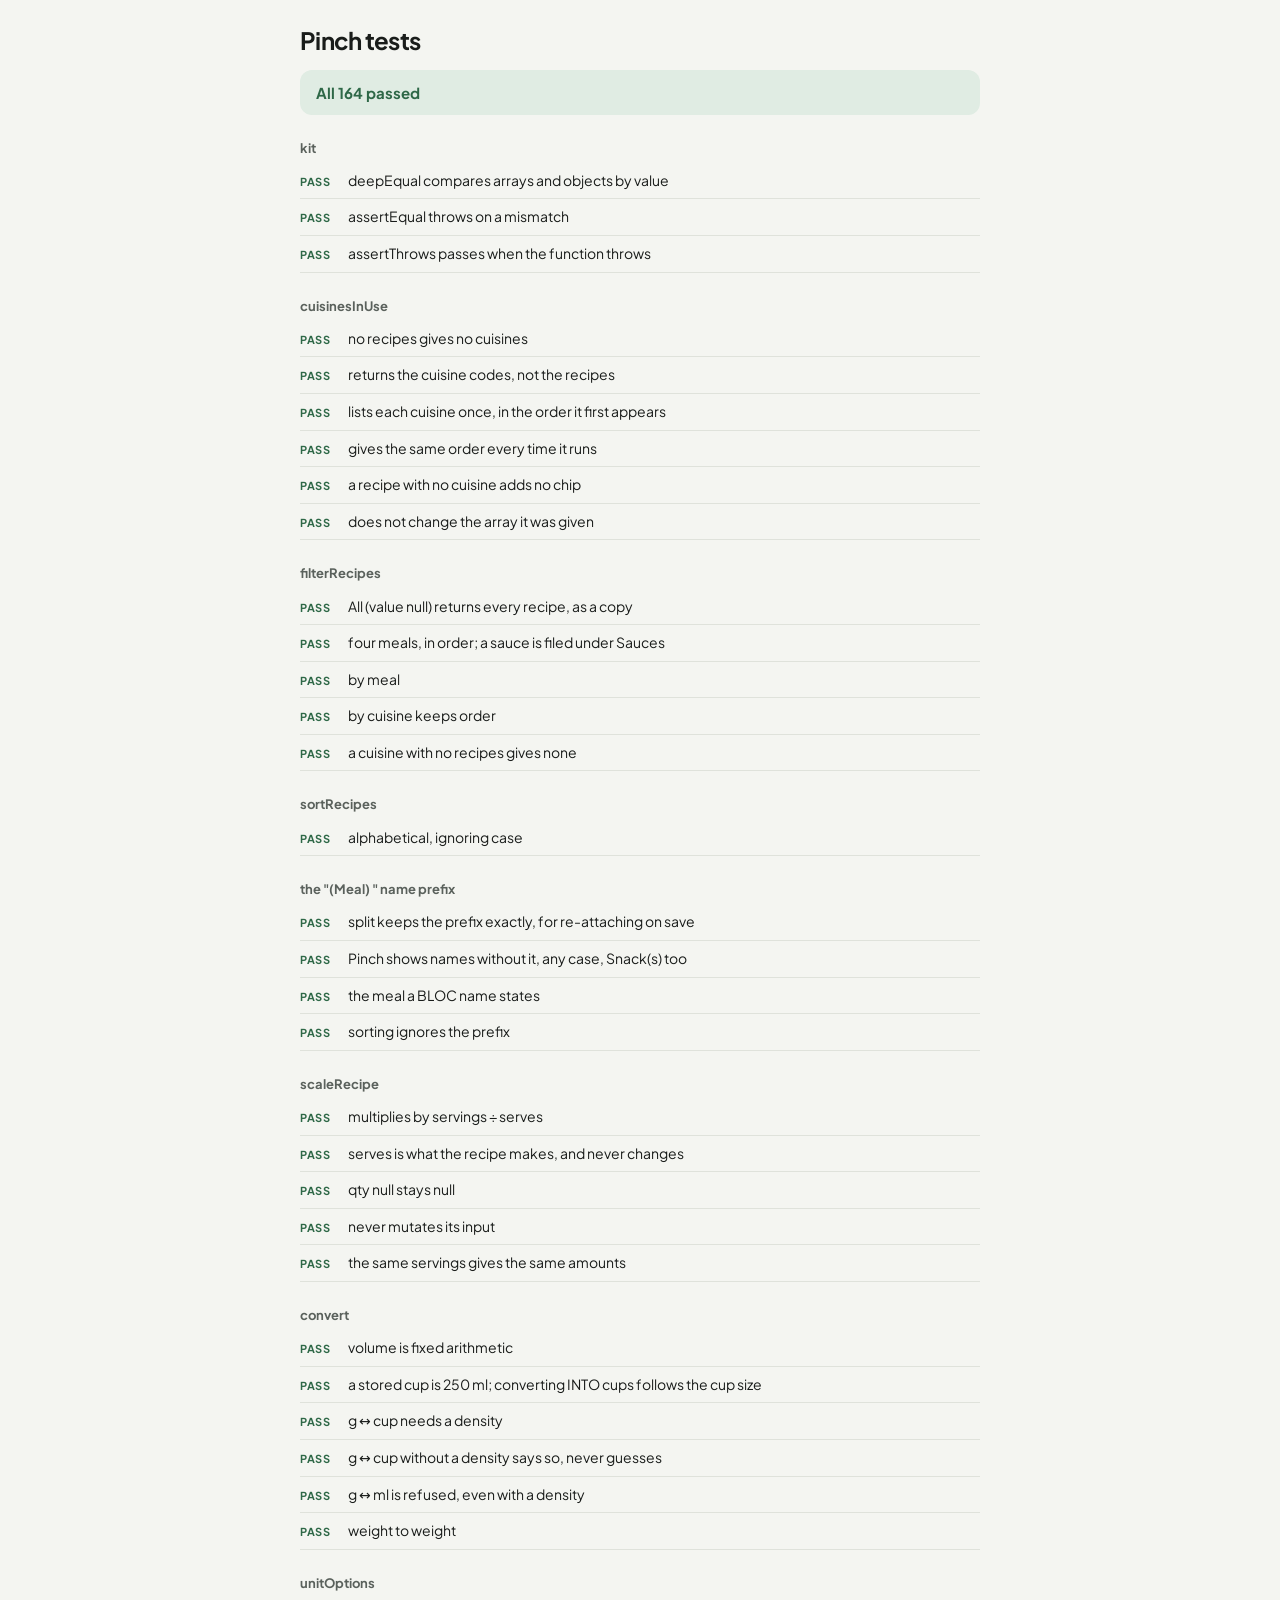
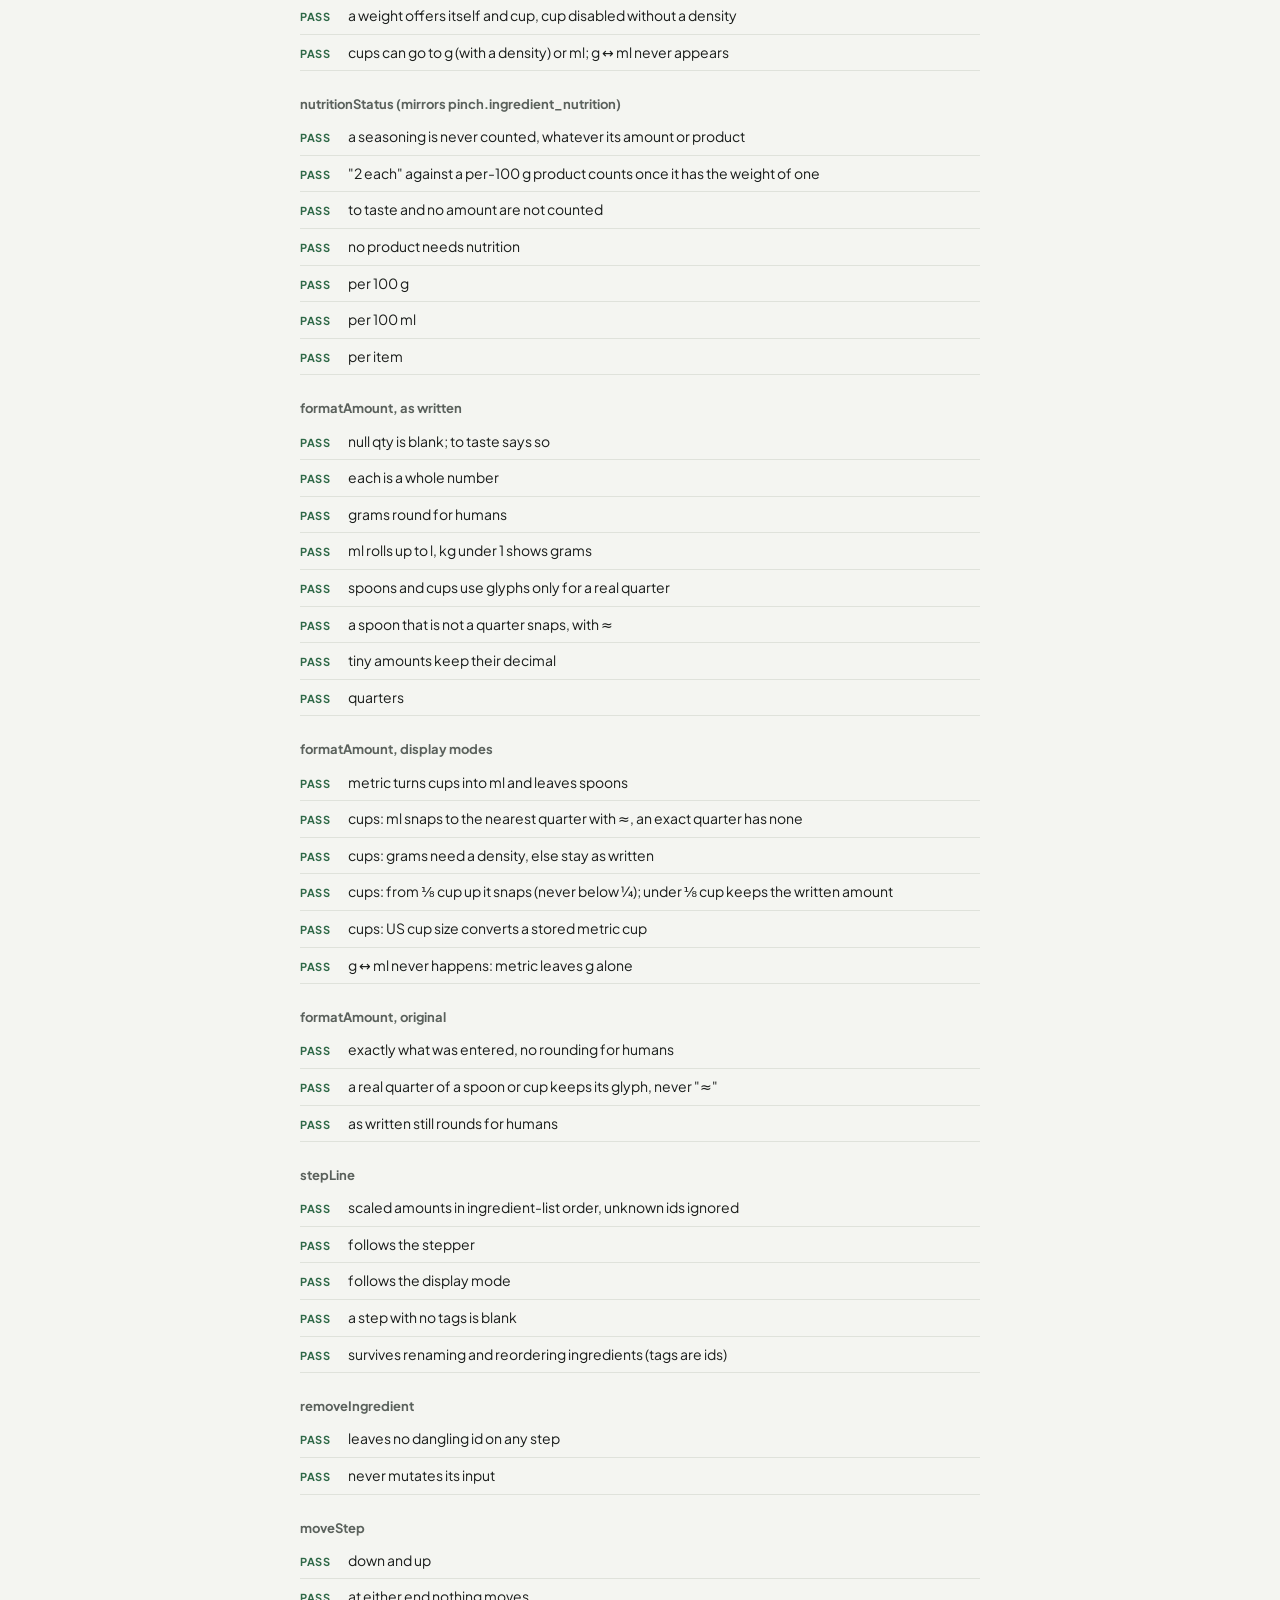
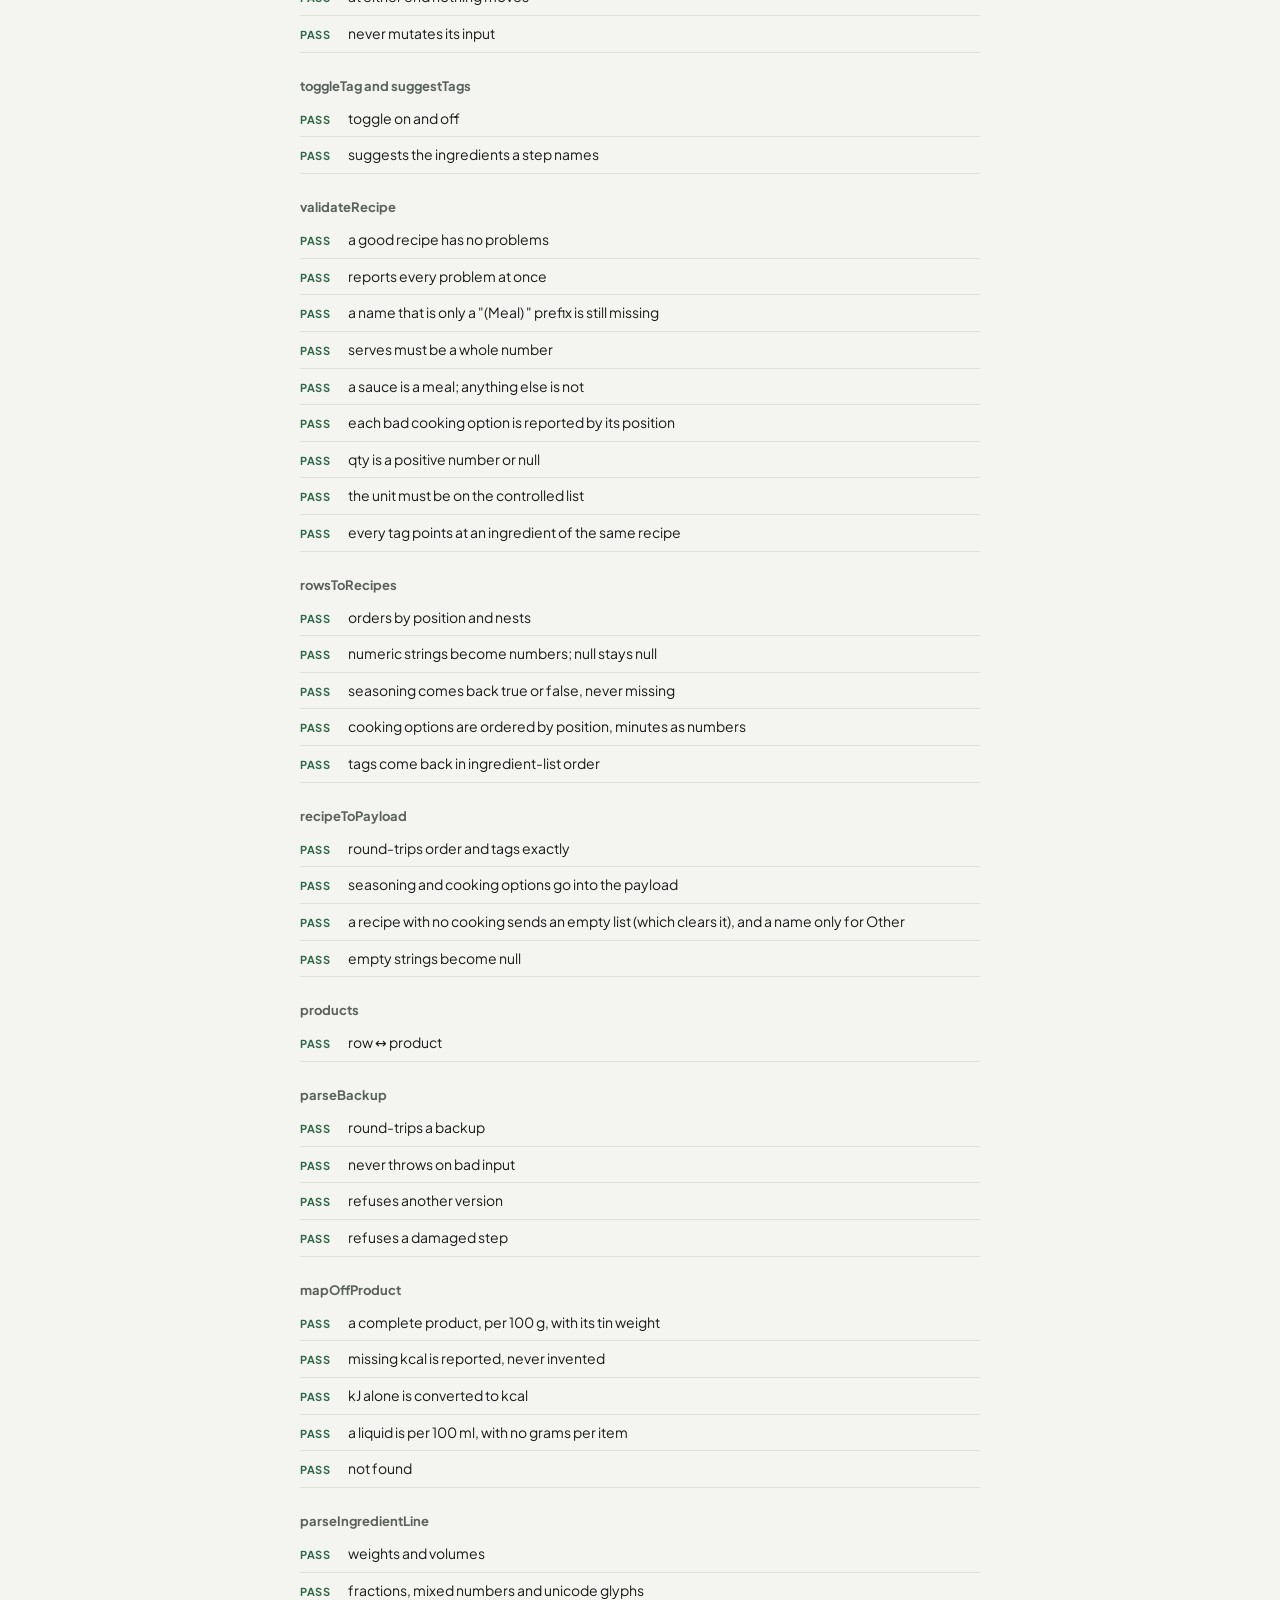
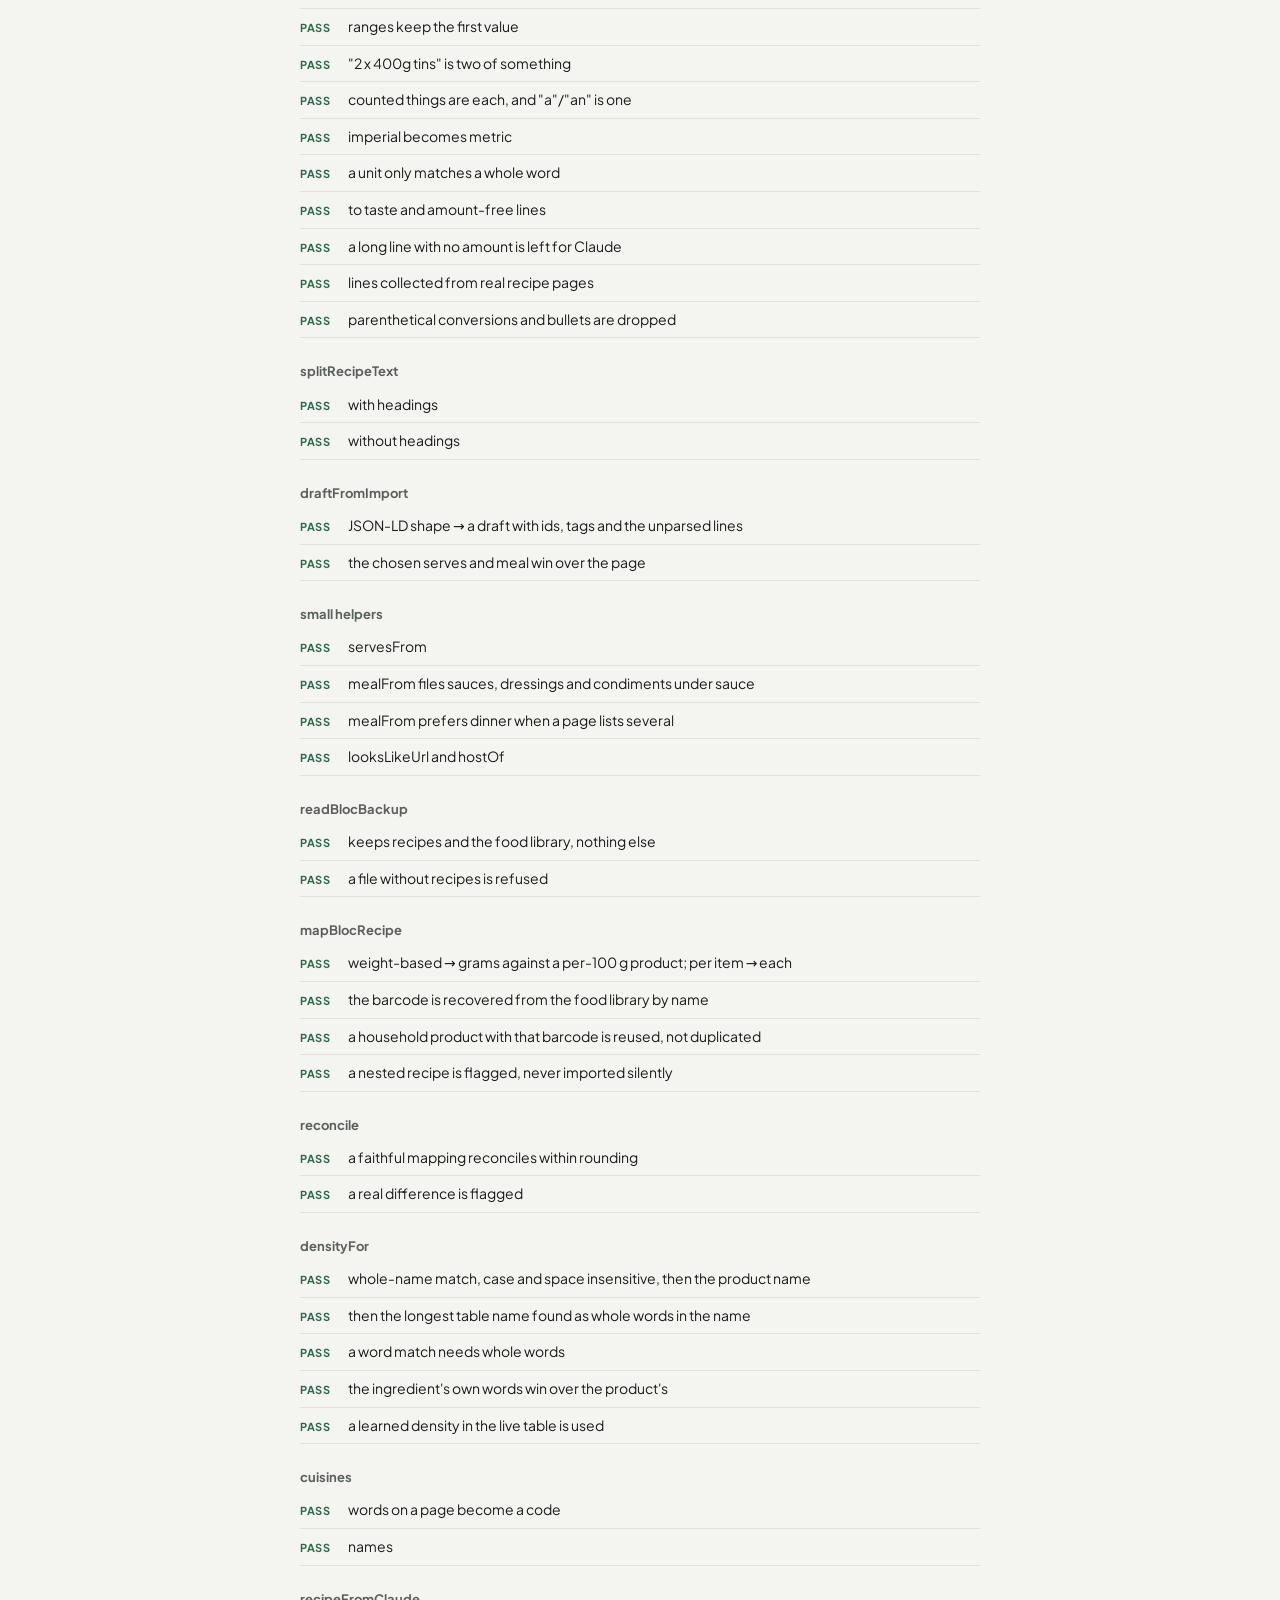
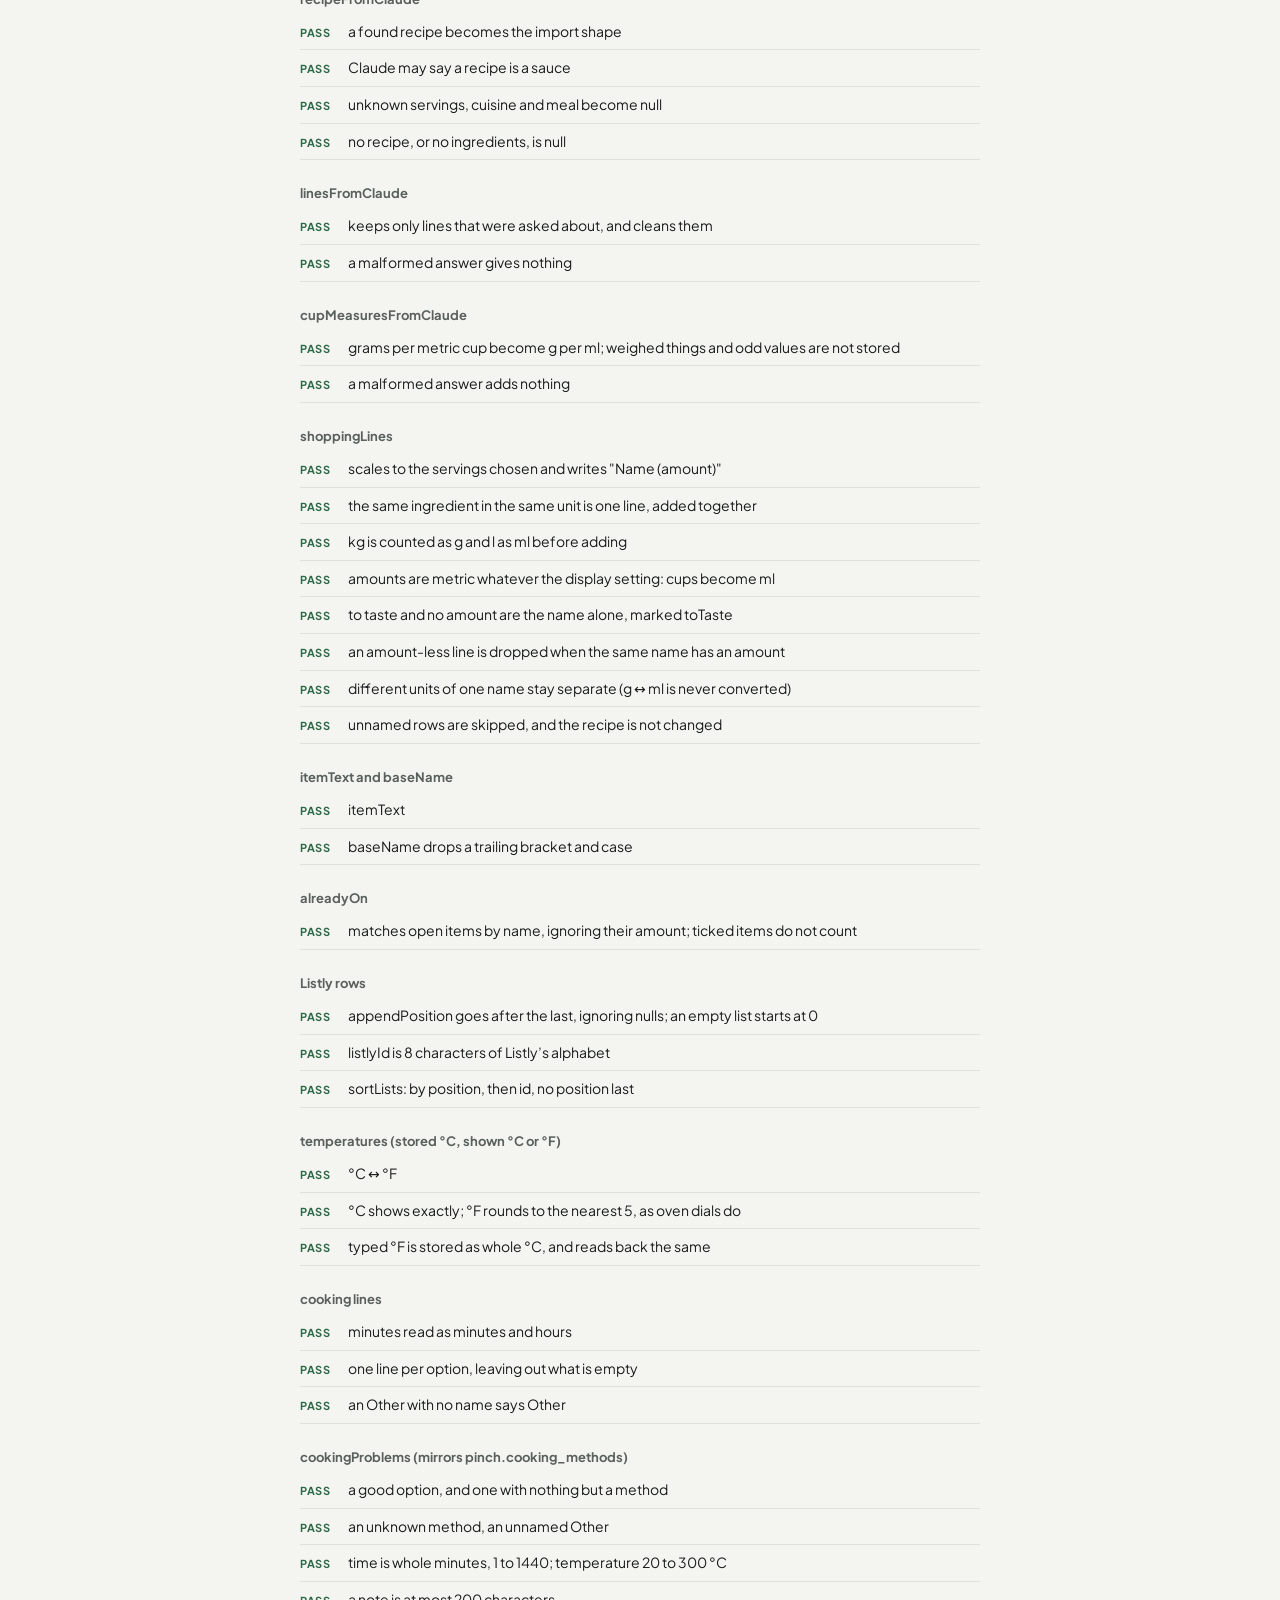
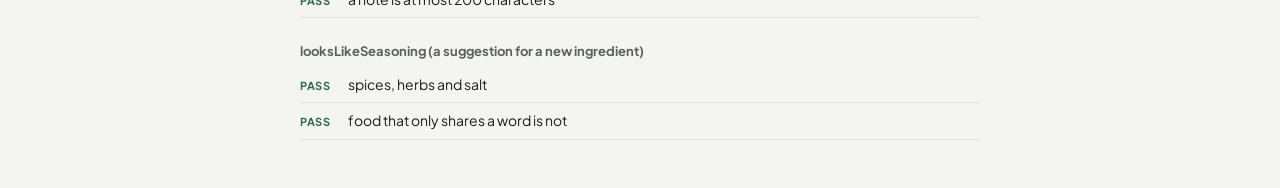
==== commit 040b97b8: "Pinch 1.2: Sauces, seasonings, cooking options, editing a linked product - A fourth meal, Sauces (Ho" ====
--- a/tests.html
+++ b/tests.html
@@ -50,6 +50,7 @@
   import './tests/densities.test.js';
   import './tests/claude-shape.test.js';
   import './tests/shopping.test.js';
+  import './tests/cooking.test.js';
 
   run();
 </script>
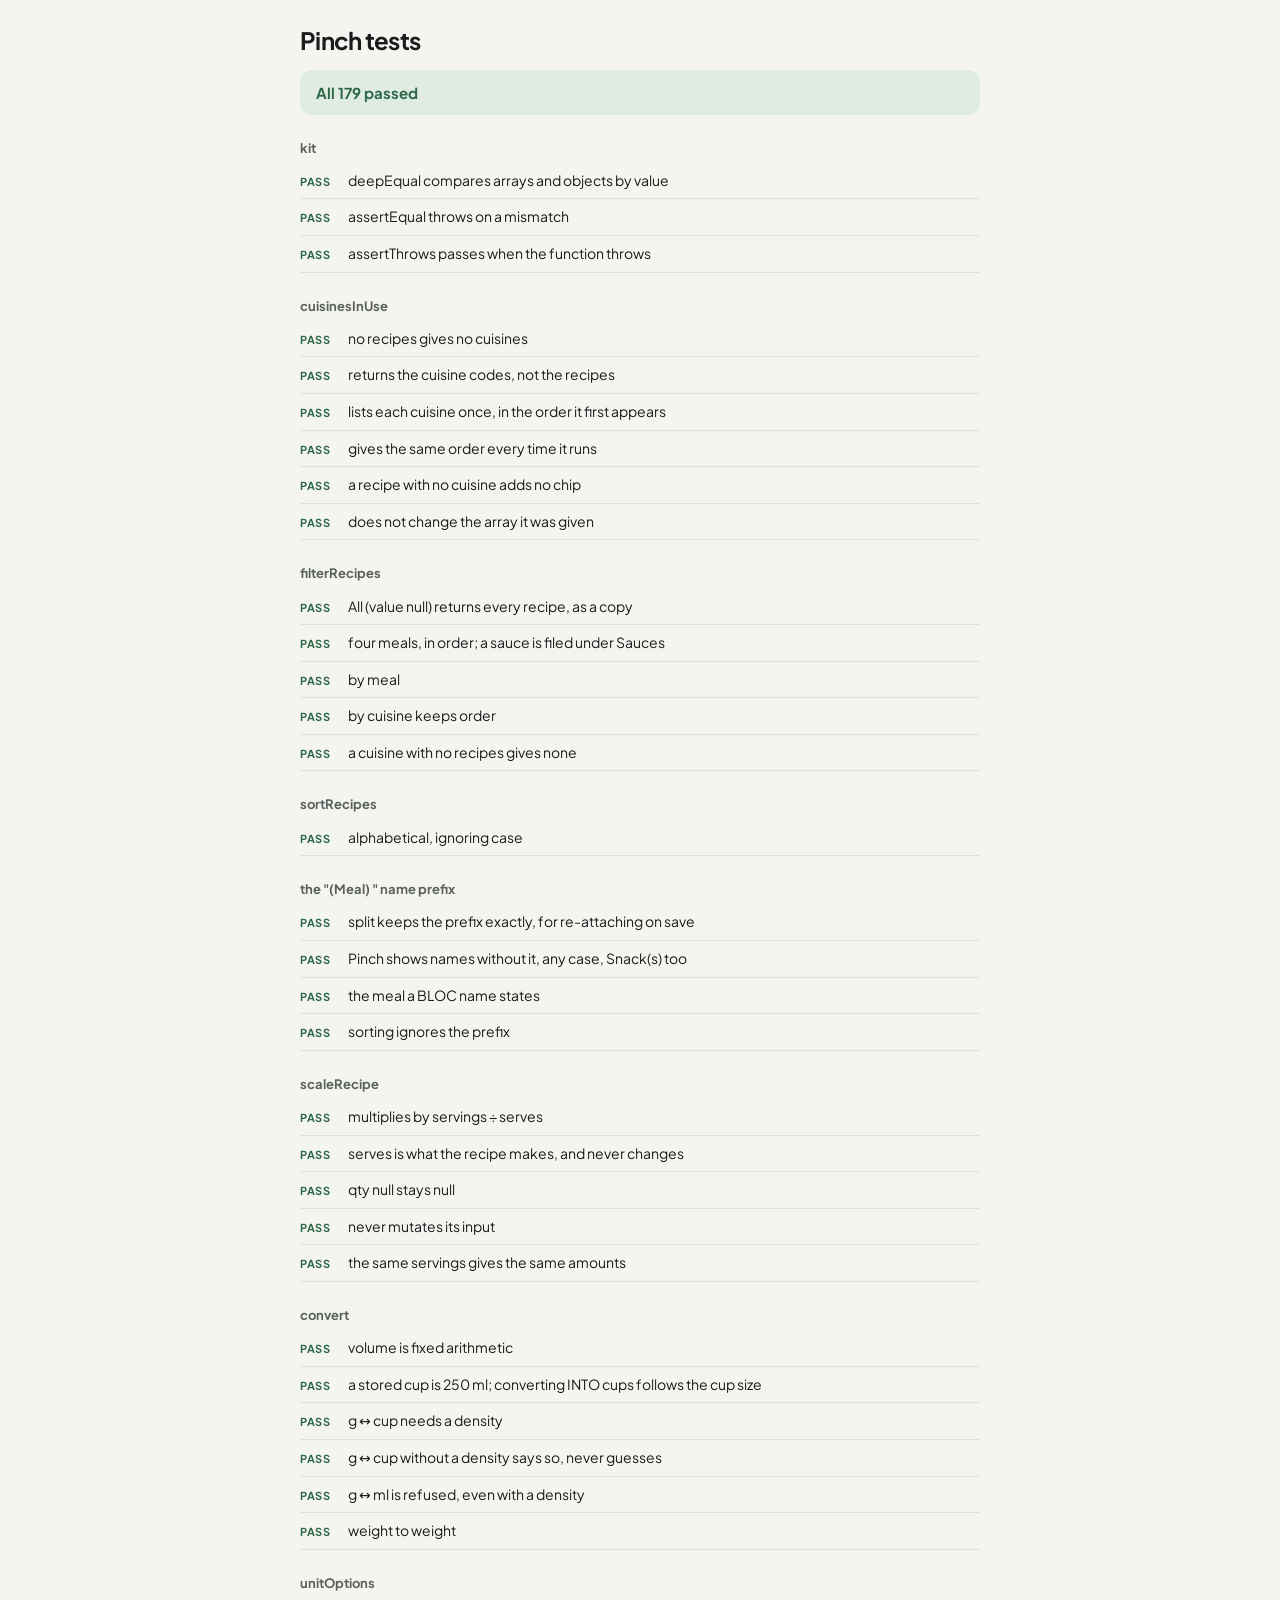
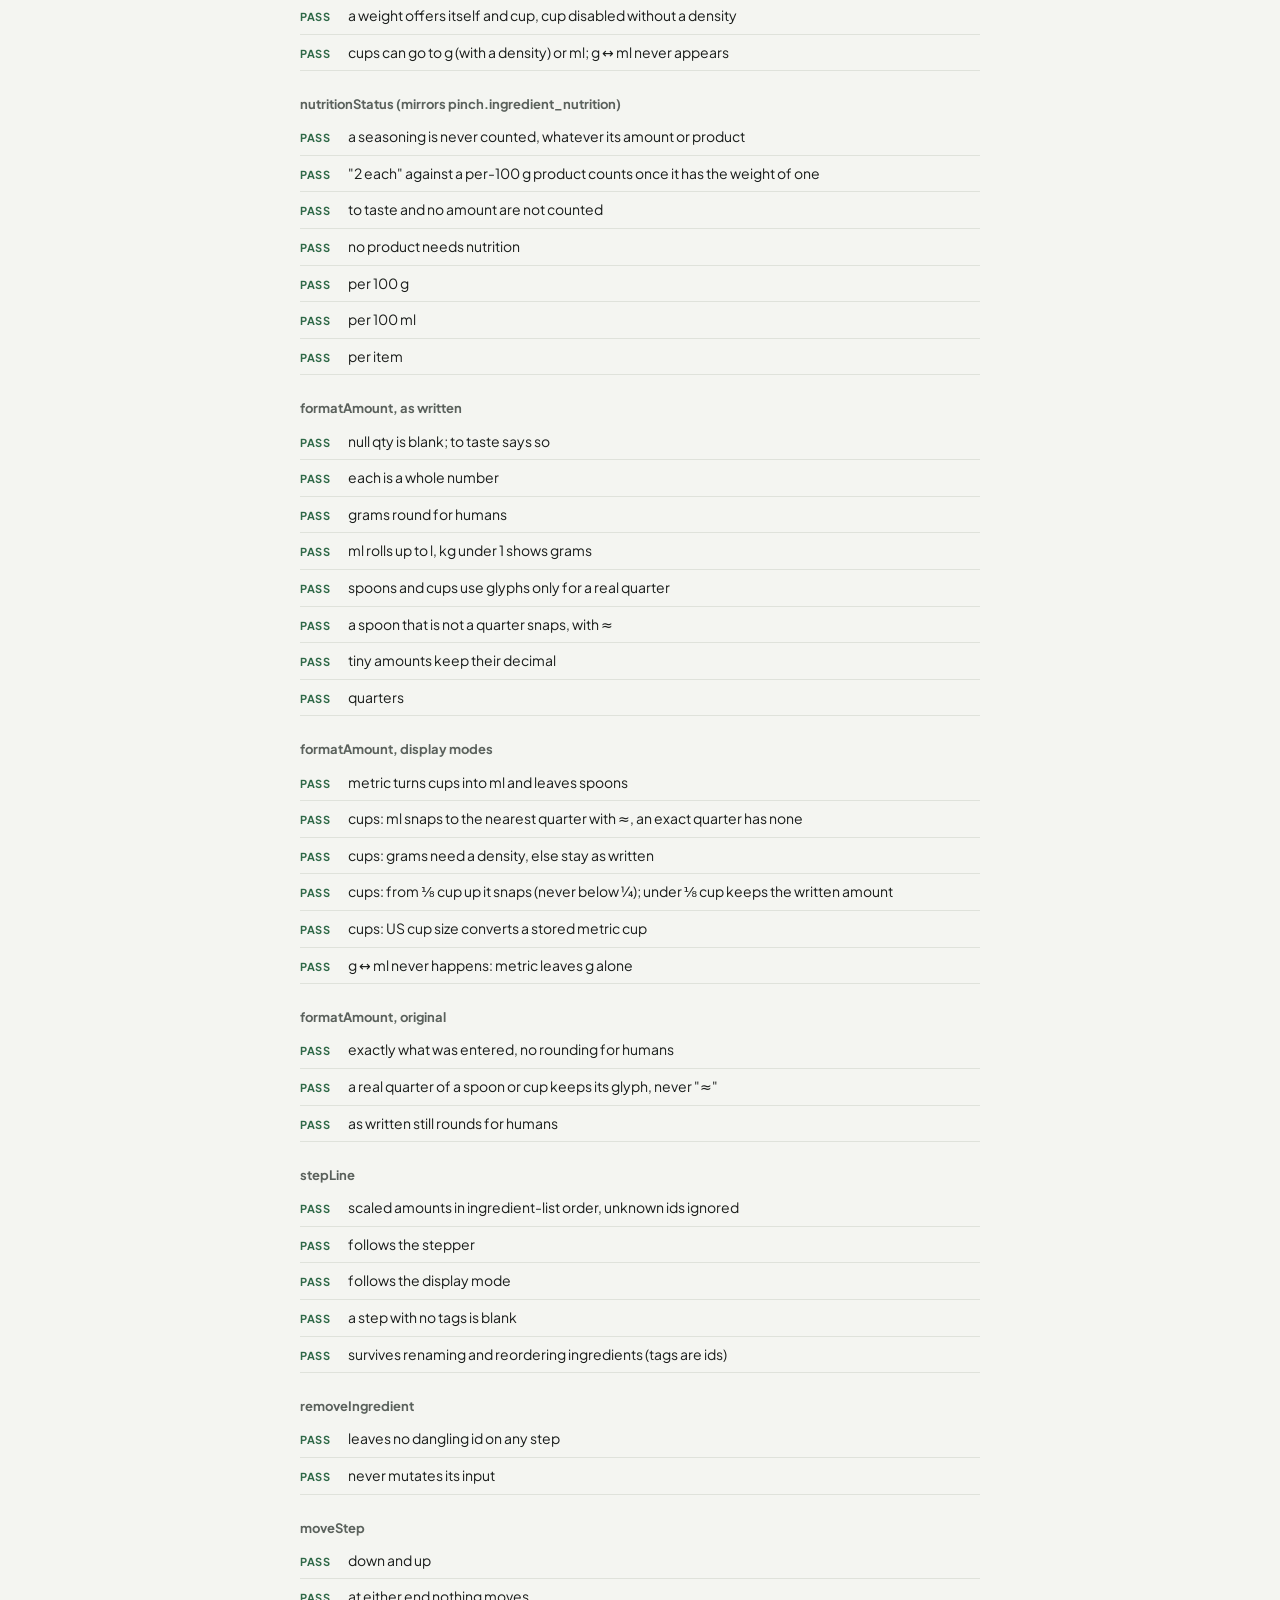
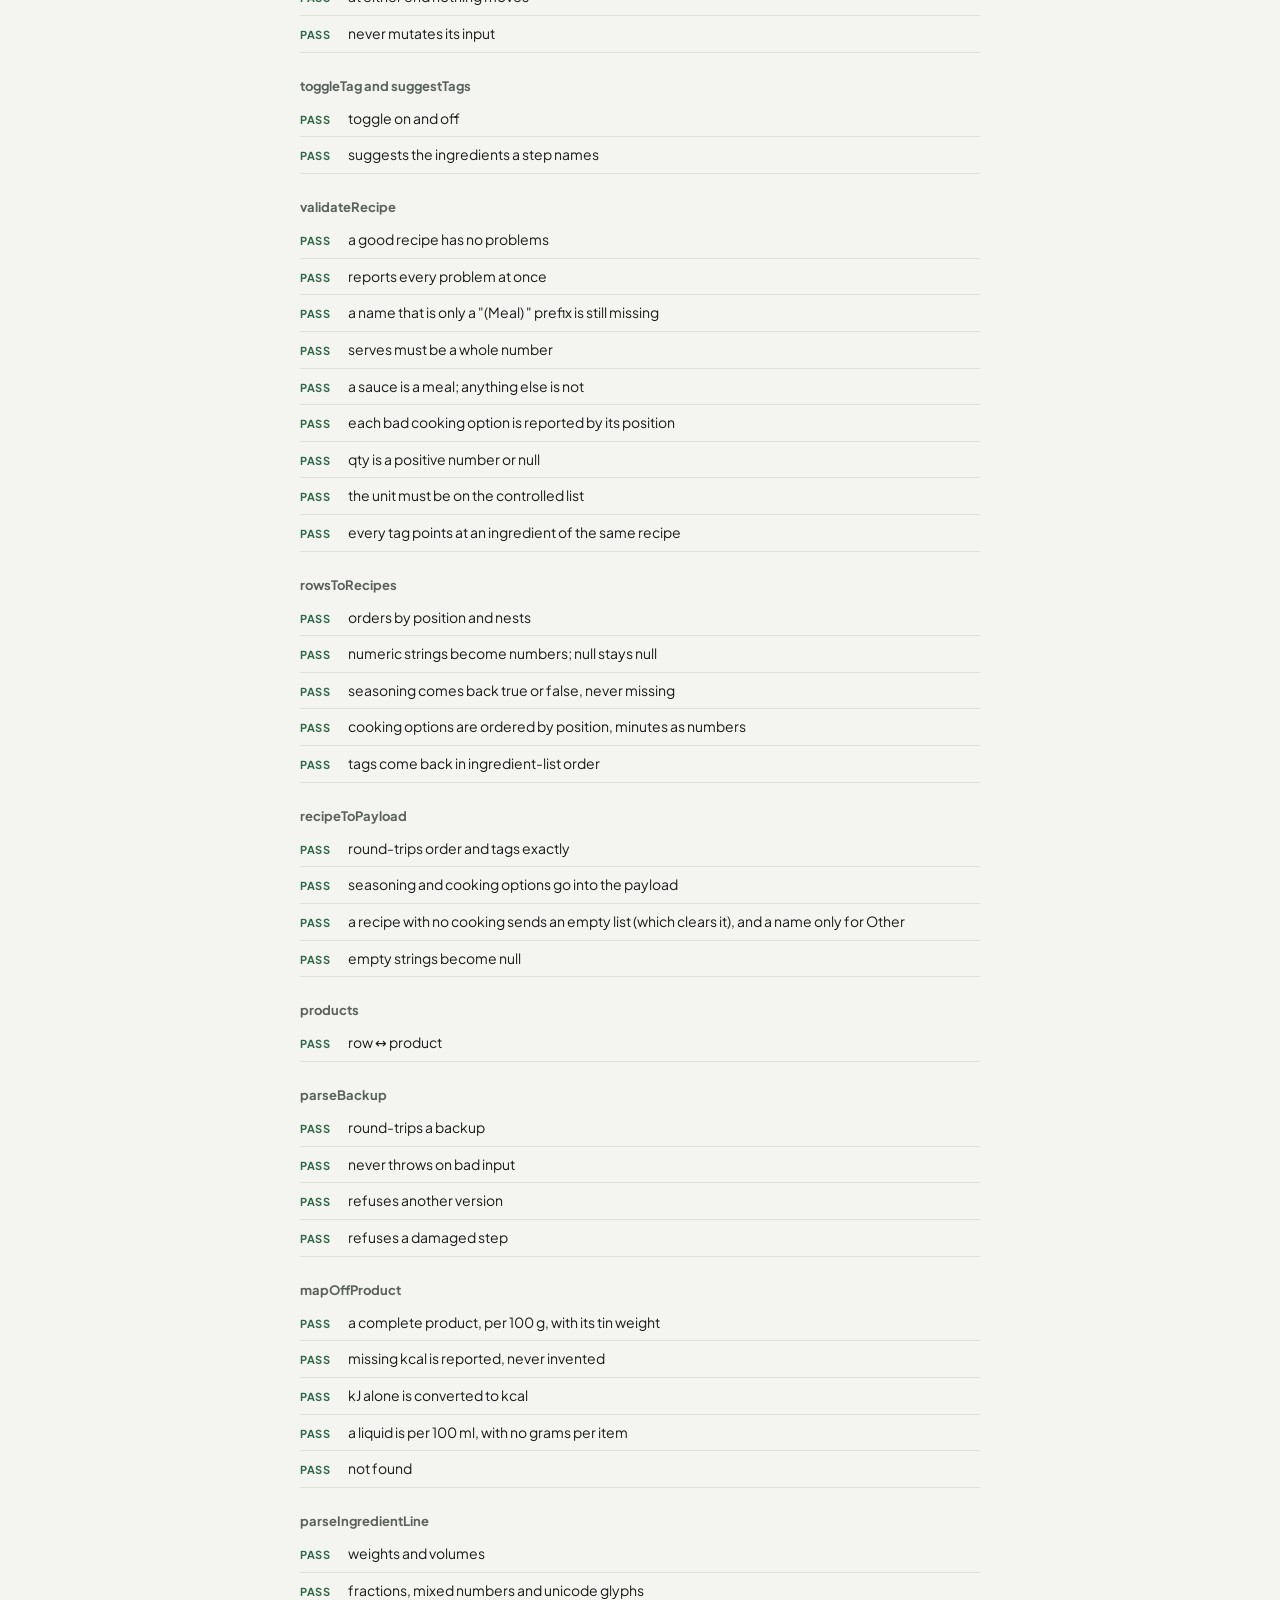
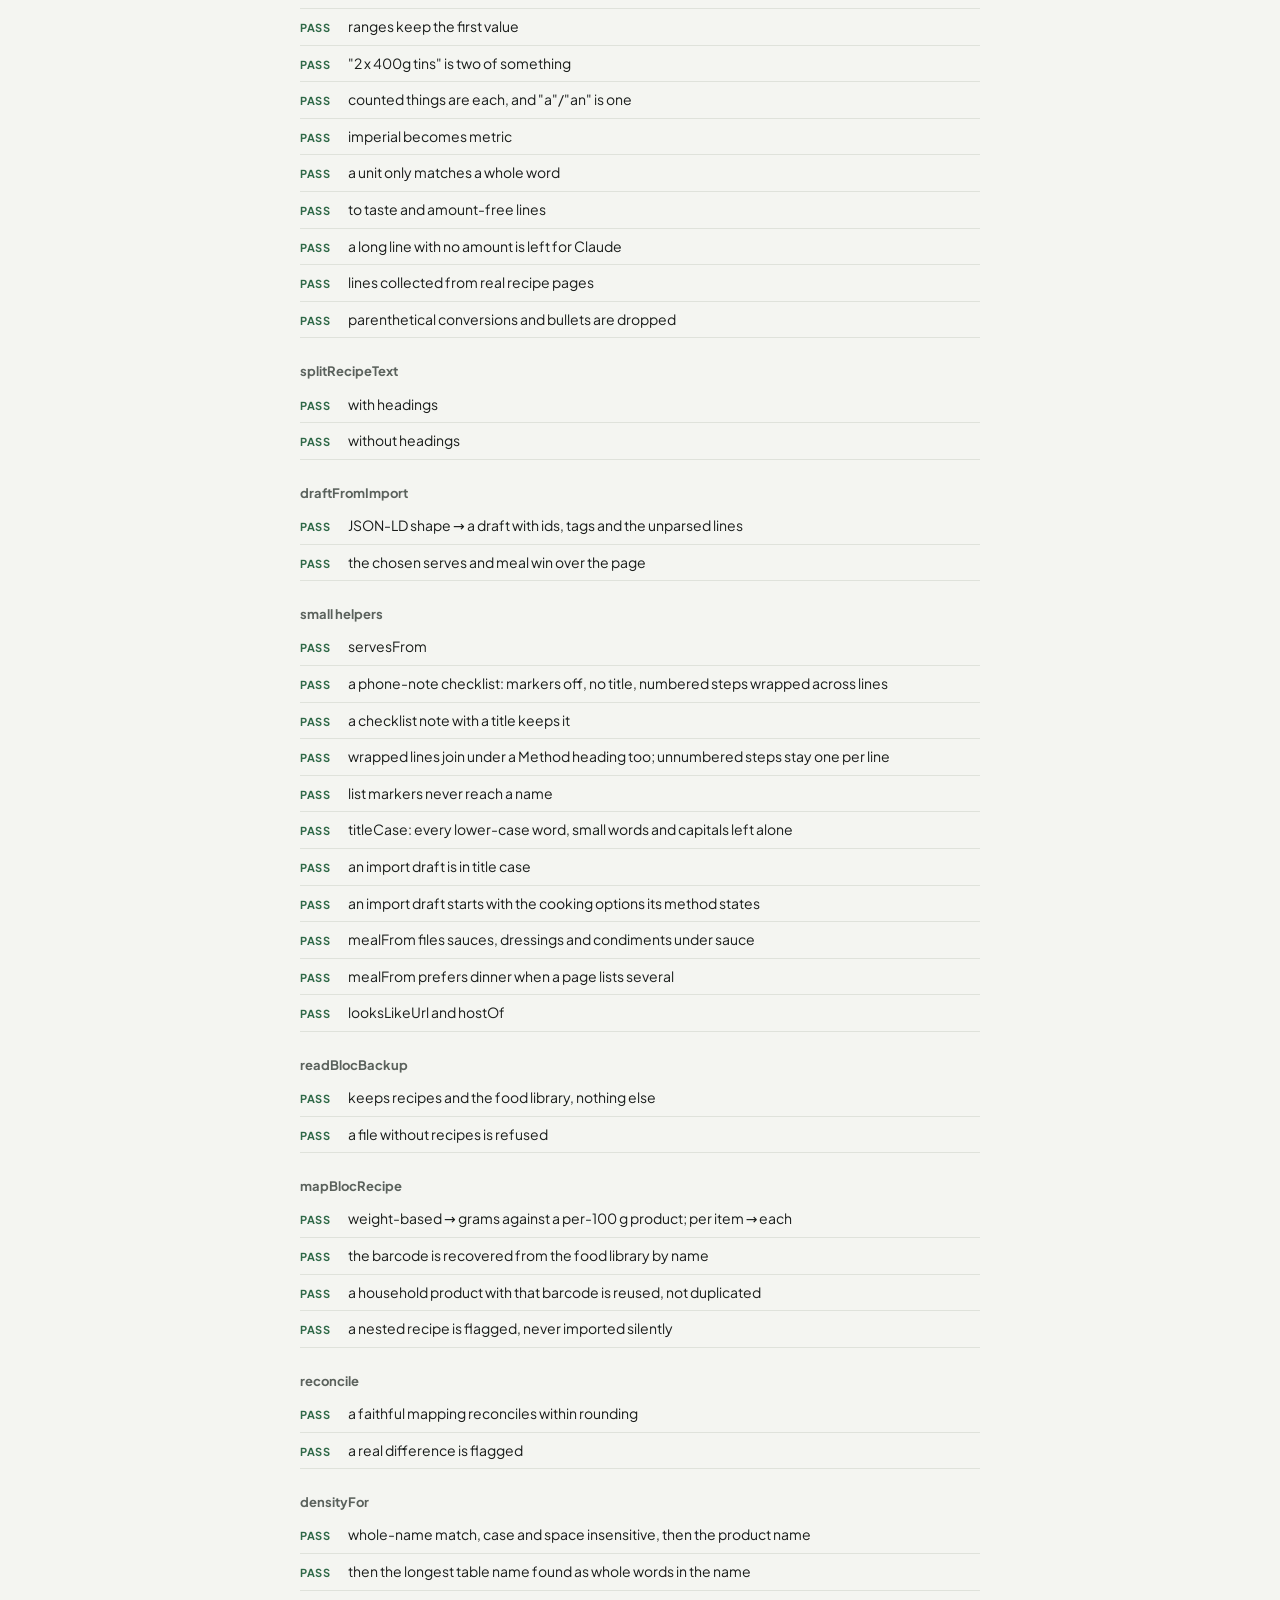
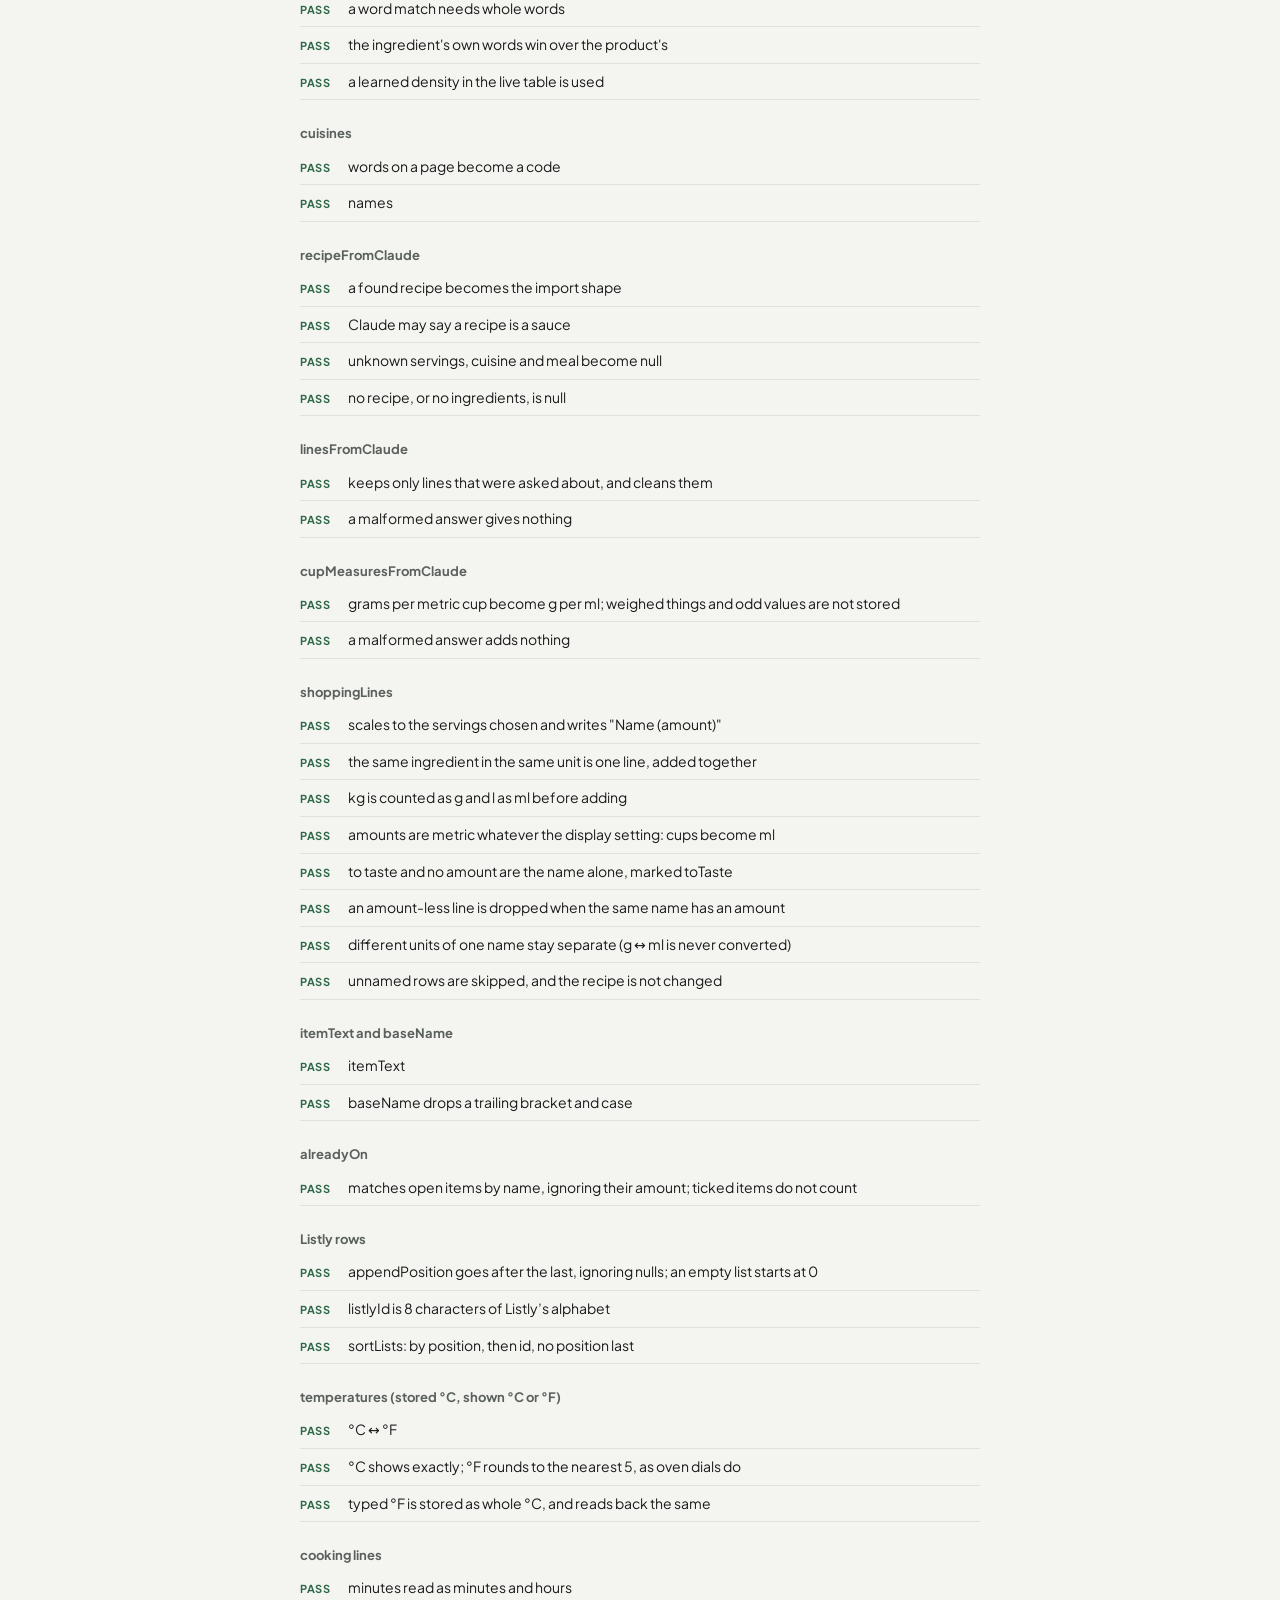
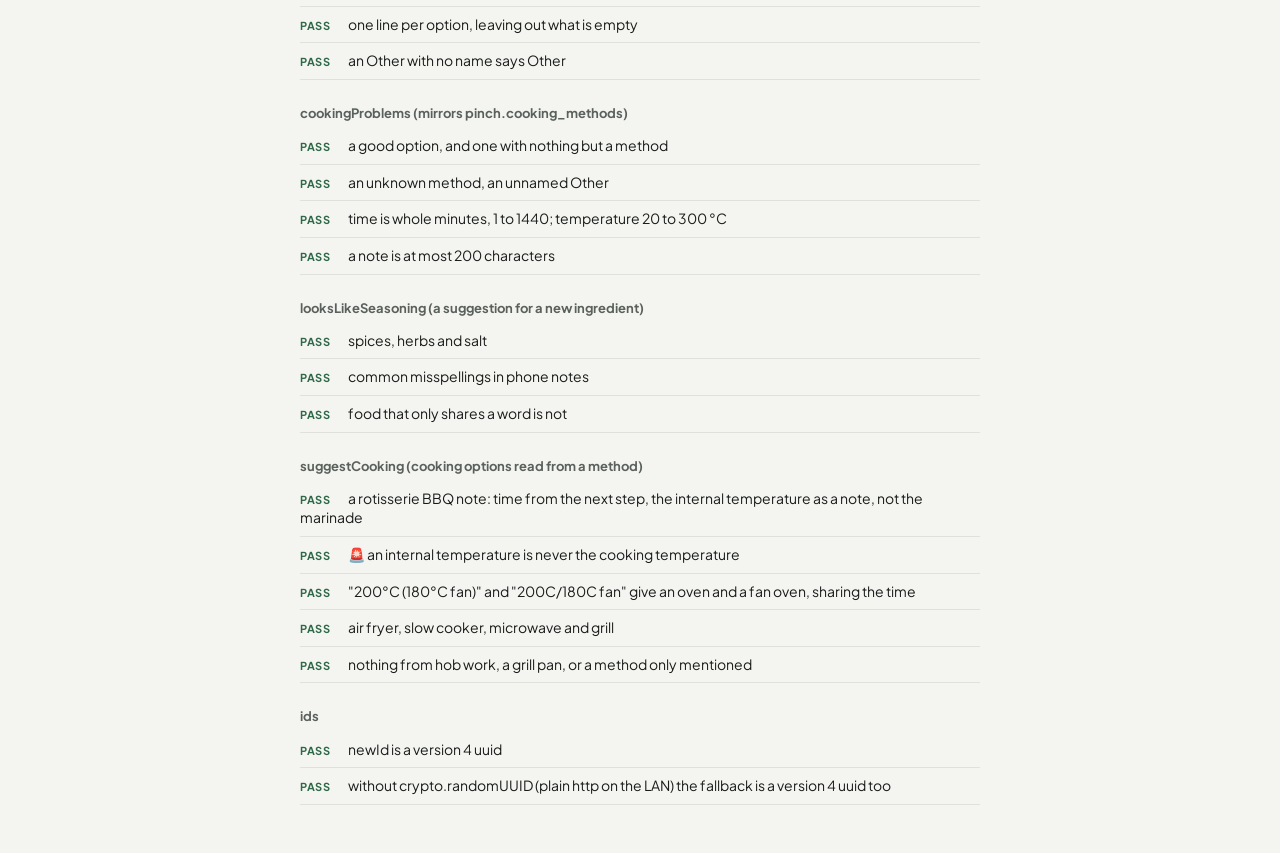
==== commit 68179675: "Ids work over plain http, so the phone can test on the LAN crypto.randomUUID exists only in a secure" ====
--- a/tests.html
+++ b/tests.html
@@ -51,6 +51,7 @@
   import './tests/claude-shape.test.js';
   import './tests/shopping.test.js';
   import './tests/cooking.test.js';
+  import './tests/ids.test.js';
 
   run();
 </script>
